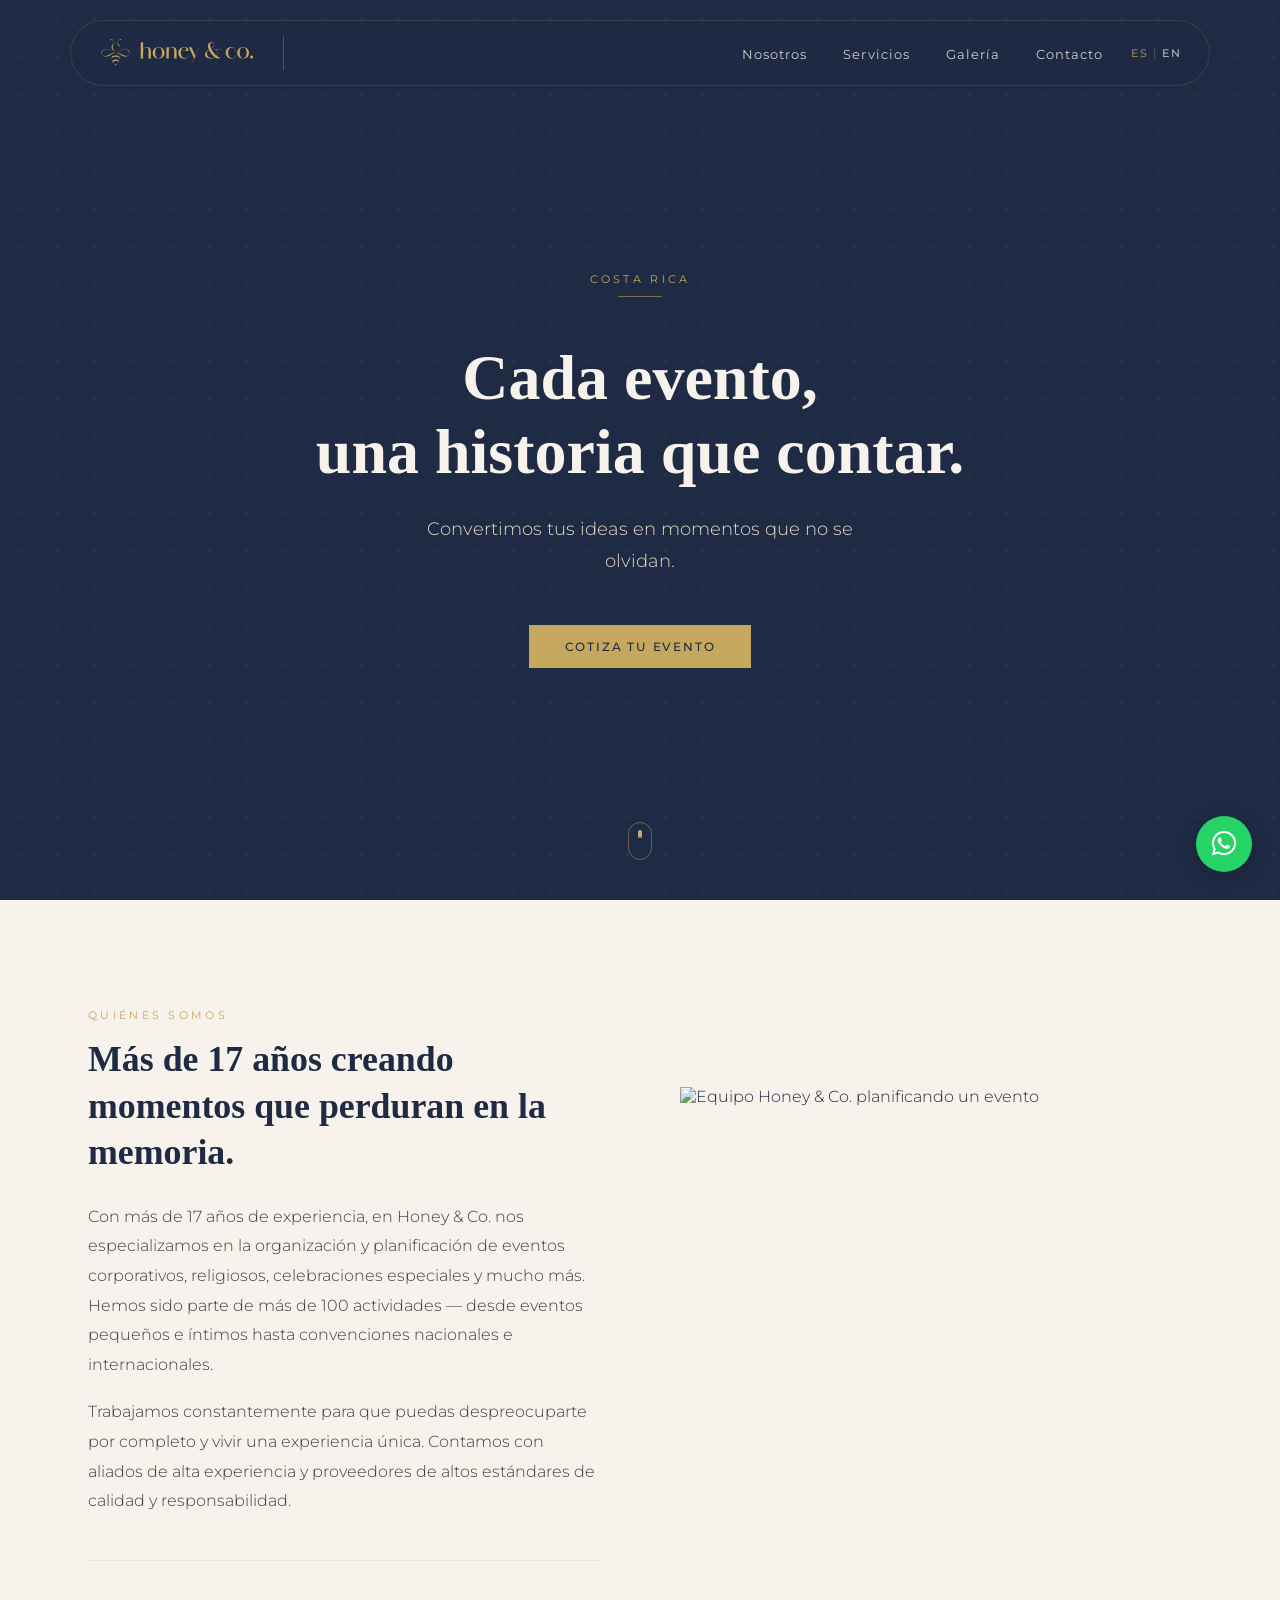
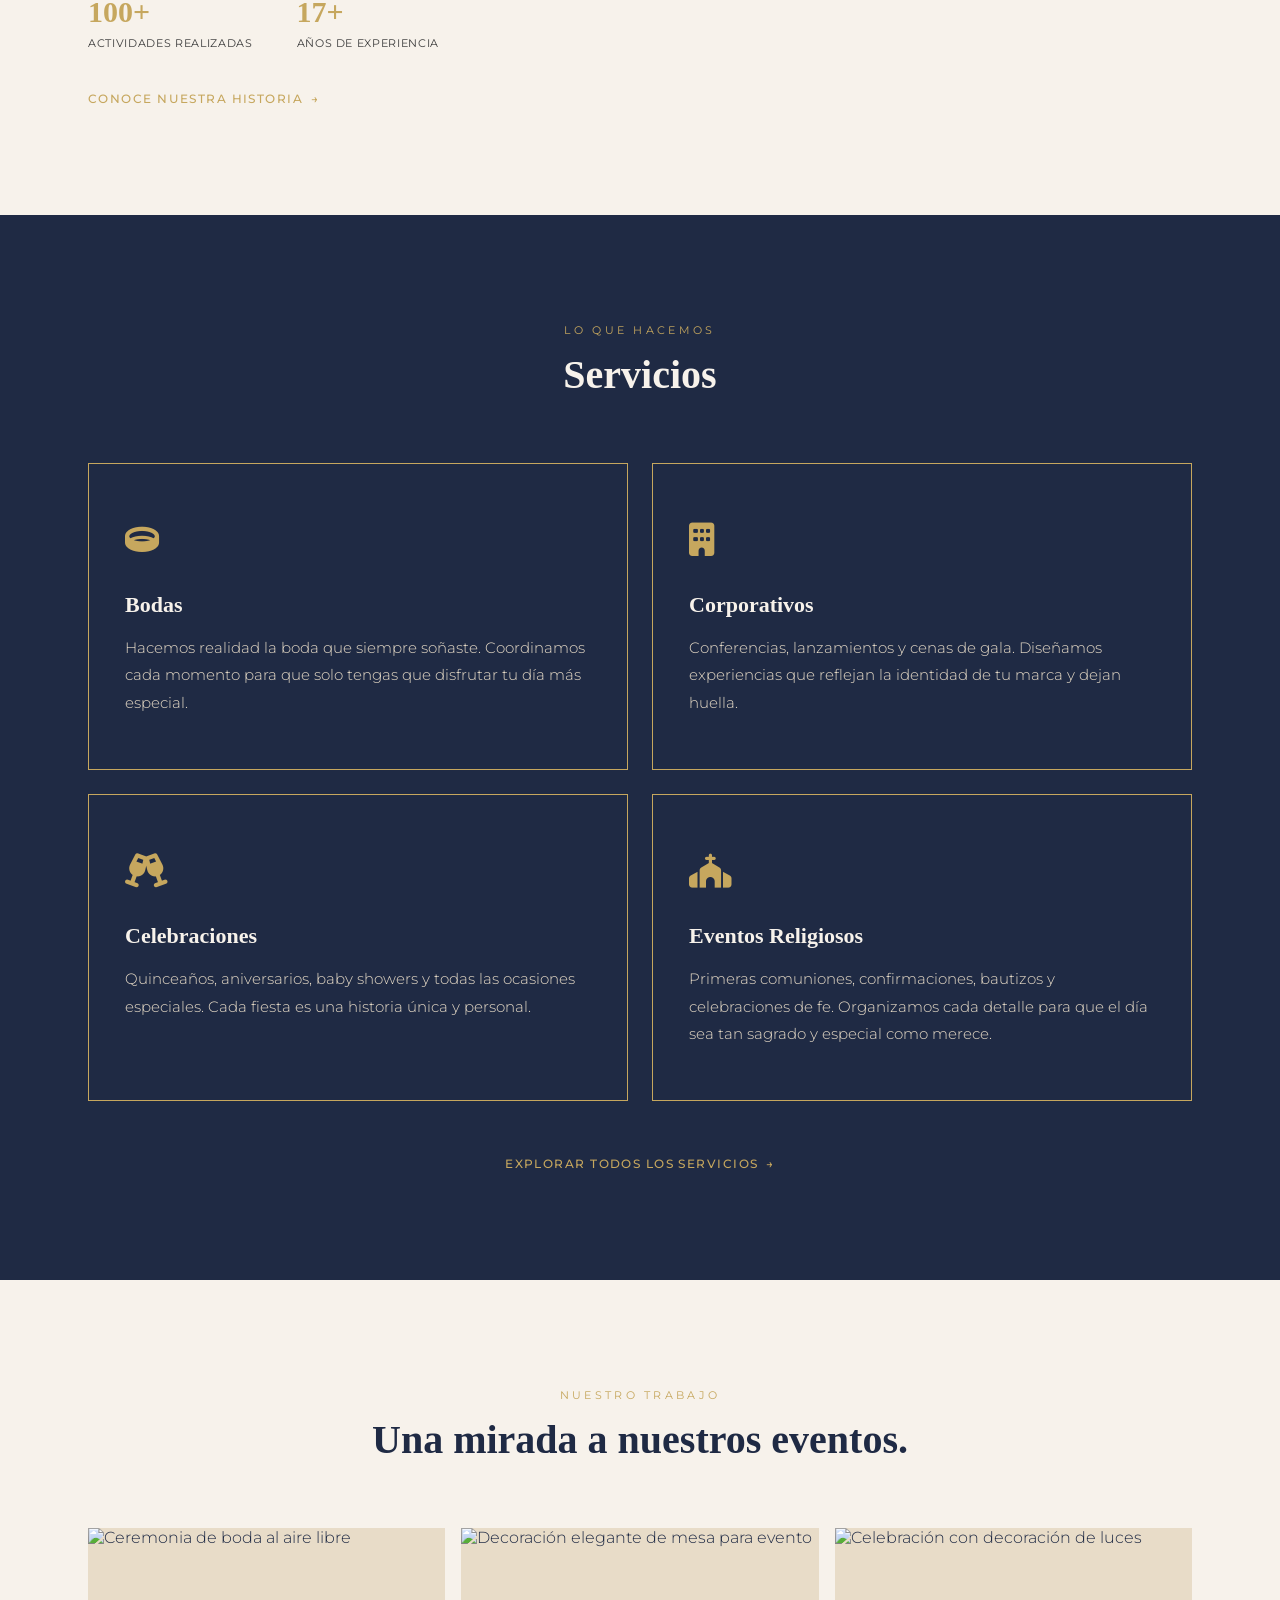
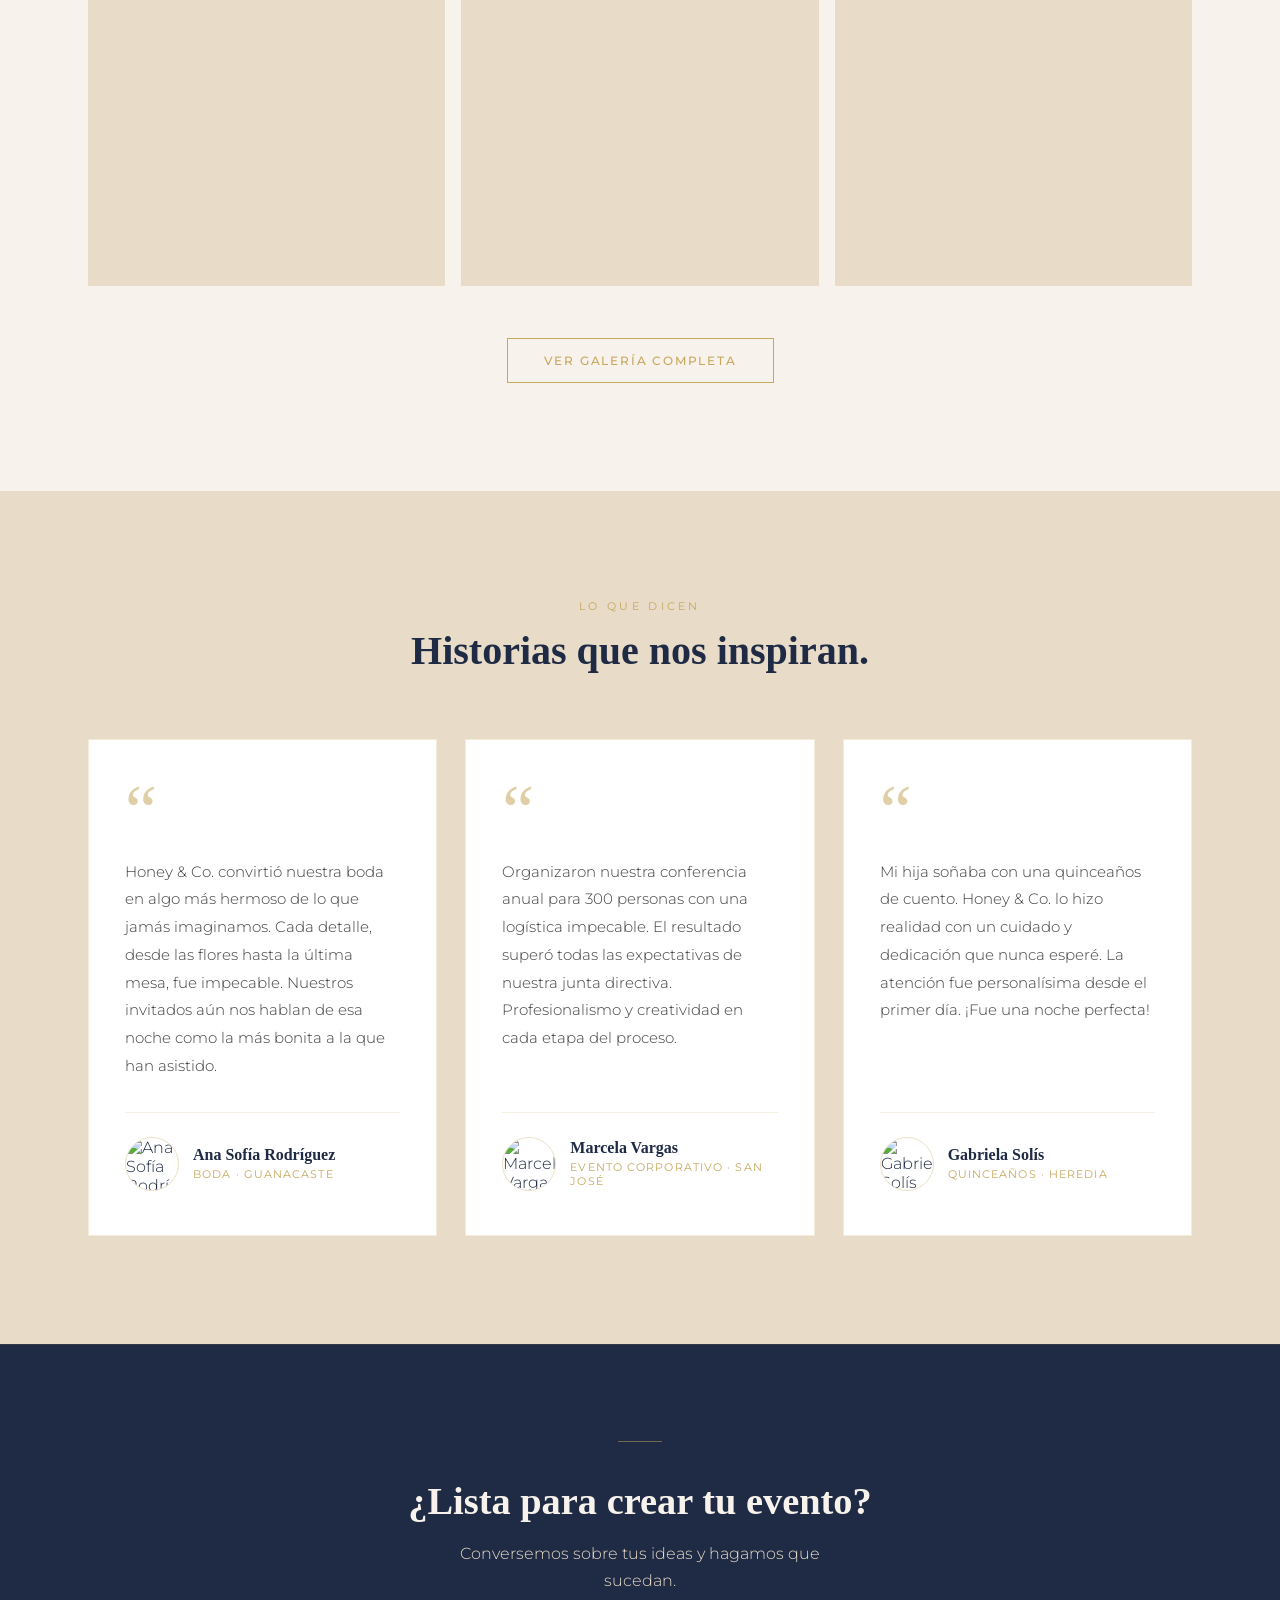
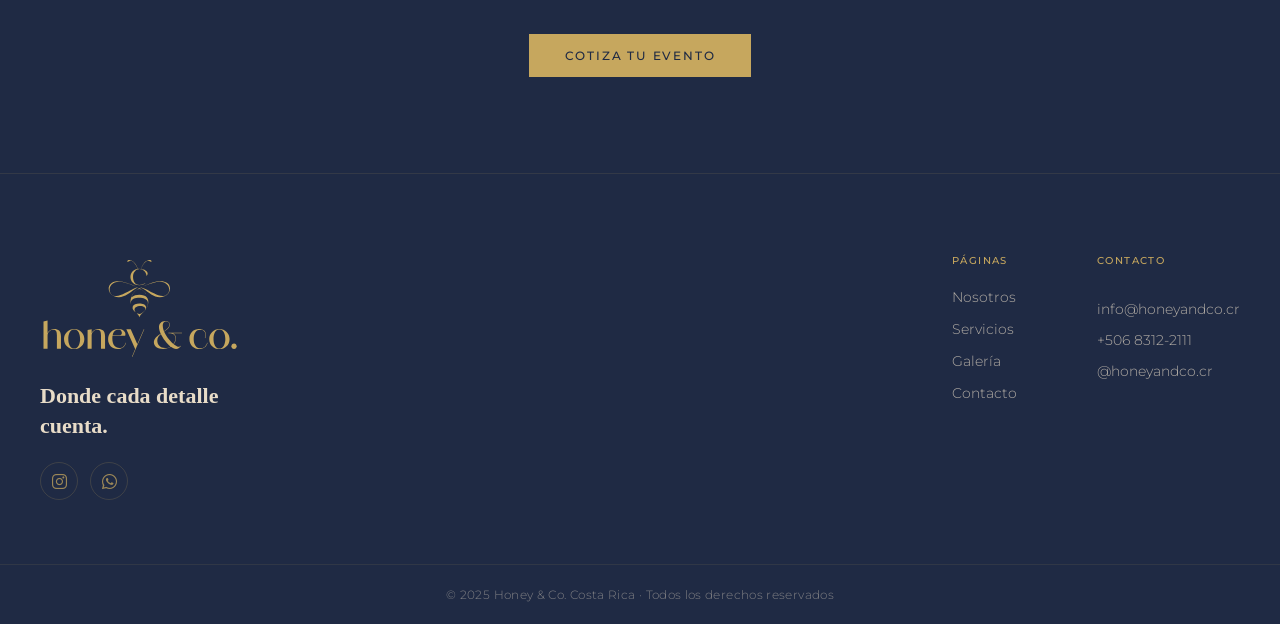
==== index.html @ 767a32f2 "web" ====
<!DOCTYPE html>
<html lang="es">
<head>
  <meta charset="UTF-8" />
  <meta name="viewport" content="width=device-width, initial-scale=1.0" />
  <title>Honey & Co. — Event Planning · Costa Rica</title>
  <meta name="description" content="Honey &amp; Co. — Más de 17 años organizando eventos corporativos, religiosos y celebraciones especiales en Costa Rica. Desde eventos pequeños hasta convenciones nacionales e internacionales." />
  <link rel="preconnect" href="https://fonts.googleapis.com" />
  <link rel="preconnect" href="https://fonts.gstatic.com" crossorigin />
  <link rel="stylesheet" href="https://use.typekit.net/udd7dww.css" />
  <link href="https://fonts.googleapis.com/css2?family=Montserrat:wght@300;400;500&display=swap" rel="stylesheet" />
  <link rel="stylesheet" href="css/styles.css" />
  <link rel="stylesheet" href="https://cdnjs.cloudflare.com/ajax/libs/font-awesome/6.5.1/css/all.min.css" />
</head>
<body>

  <!-- NAVBAR -->
  <nav class="navbar" id="navbar" aria-label="Navegación principal">
    <div class="navbar__inner">
            <a href="index.html" class="navbar__logo" aria-label="Honey &amp; Co. — inicio">
        <img src="logo-horizontal.svg" alt="Honey &amp; Co." class="navbar__logo-img" />
      </a>
      <div class="navbar__divider" aria-hidden="true"></div>
      <ul class="navbar__links" role="list">
        <li><a href="nosotros.html"  class="nav-link" data-i18n="nav.nosotros">Nosotros</a></li>
        <li><a href="servicios.html" class="nav-link" data-i18n="nav.servicios">Servicios</a></li>
        <li><a href="galeria.html"   class="nav-link" data-i18n="nav.galeria">Galería</a></li>
        <li><a href="contacto.html"  class="nav-link" data-i18n="nav.contacto">Contacto</a></li>
      </ul>
      <button class="lang-toggle" id="lang-toggle" aria-label="Cambiar idioma / Change language"><span id="lang-active" class="lang-toggle__active">ES</span><span class="lang-toggle__sep">|</span><span id="lang-other">EN</span></button>
      <button class="navbar__hamburger" id="hamburger"
              aria-label="Abrir menú" aria-expanded="false" aria-controls="mobile-menu">
        <span></span><span></span><span></span>
      </button>
    </div>
  </nav>

  <div class="mobile-menu" id="mobile-menu" role="dialog" aria-label="Menú de navegación" aria-hidden="true">
    <ul class="mobile-menu__links" role="list">
      <li><a href="nosotros.html"  class="mobile-link" data-i18n="nav.nosotros">Nosotros</a></li>
      <li><a href="servicios.html" class="mobile-link" data-i18n="nav.servicios">Servicios</a></li>
      <li><a href="galeria.html"   class="mobile-link" data-i18n="nav.galeria">Galería</a></li>
      <li><a href="contacto.html"  class="mobile-link" data-i18n="nav.contacto">Contacto</a></li>
    </ul>
  </div>

  <main>

    <!-- HERO -->
    <section class="hero" id="hero" aria-label="Sección principal">
      <div class="hero__pattern" aria-hidden="true"></div>
      <div class="hero__content">
        <p class="eyebrow hero__eyebrow" data-i18n="idx.hero.eyebrow">COSTA RICA</p>
        <div class="hero__rule" aria-hidden="true"></div>
        <h1 class="hero__title" data-i18n-html="idx.hero.title">
          Cada evento,<br>una historia que contar.
        </h1>
        <p class="hero__subtitle" data-i18n="idx.hero.subtitle">
          Convertimos tus ideas en momentos que no se olvidan.
        </p>
        <a href="contacto.html" class="btn btn--primary" data-i18n="idx.hero.cta">Cotiza tu evento</a>
      </div>
      <div class="hero__scroll" aria-hidden="true">
        <div class="scroll-mouse"><span class="scroll-dot"></span></div>
      </div>
    </section>

    <!-- QUIÉNES SOMOS — teaser -->
    <section class="nosotros" aria-label="Quiénes somos">
      <div class="container nosotros__grid">
        <div class="nosotros__text">
          <p class="eyebrow" data-i18n="idx.about.eyebrow">QUIÉNES SOMOS</p>
          <h2 class="nosotros__title" data-i18n="idx.about.title">
            Más de 17 años creando momentos que perduran en la memoria.
          </h2>
          <p class="nosotros__body">
            Con más de 17 años de experiencia, en Honey &amp; Co. nos especializamos en la organización
            y planificación de eventos corporativos, religiosos, celebraciones especiales y mucho más.
            Hemos sido parte de más de 100 actividades — desde eventos pequeños e íntimos hasta
            convenciones nacionales e internacionales.
          </p>
          <p class="nosotros__body">
            Trabajamos constantemente para que puedas despreocuparte por completo y vivir una
            experiencia única. Contamos con aliados de alta experiencia y proveedores de altos
            estándares de calidad y responsabilidad.
          </p>
          <div class="nosotros__stats">
            <div class="stat">
              <span class="stat__num">100+</span>
              <span class="stat__label">Actividades realizadas</span>
            </div>
            <div class="stat">
              <span class="stat__num">17+</span>
              <span class="stat__label">Años de experiencia</span>
            </div>
          </div>
          <a href="nosotros.html" class="link-arrow" data-i18n="idx.about.link" style="margin-top:40px;display:inline-flex;">Conoce nuestra historia</a>
        </div>
        <div class="nosotros__image" aria-label="Fotografía del equipo Honey &amp; Co.">
          <img src="https://images.unsplash.com/photo-1522202176988-66273c2fd55f?w=680&h=820&fit=crop&auto=format&q=80"
               alt="Equipo Honey &amp; Co. planificando un evento" loading="lazy"
               style="width:100%;height:100%;object-fit:cover;display:block;" />
        </div>
      </div>
    </section>

    <!-- SERVICIOS — overview -->
    <section class="servicios" aria-label="Nuestros servicios">
      <div class="container">
        <header class="section-header">
          <p class="eyebrow eyebrow--light" data-i18n="idx.srv.eyebrow">LO QUE HACEMOS</p>
          <h2 class="section-title section-title--light" data-i18n="idx.srv.title">Servicios</h2>
        </header>
        <div class="servicios__grid">

          <article class="service-card">
            <div class="service-card__icon" aria-hidden="true">
              <i class="fa-solid fa-ring"></i>
            </div>
            <h3 class="service-card__title" data-i18n="idx.srv.s1">Bodas</h3>
            <p class="service-card__desc">Hacemos realidad la boda que siempre soñaste. Coordinamos cada momento para que solo tengas que disfrutar tu día más especial.</p>
          </article>

          <article class="service-card">
            <div class="service-card__icon" aria-hidden="true">
              <i class="fa-solid fa-building"></i>
            </div>
            <h3 class="service-card__title" data-i18n="idx.srv.s2">Corporativos</h3>
            <p class="service-card__desc">Conferencias, lanzamientos y cenas de gala. Diseñamos experiencias que reflejan la identidad de tu marca y dejan huella.</p>
          </article>

          <article class="service-card">
            <div class="service-card__icon" aria-hidden="true">
              <i class="fa-solid fa-champagne-glasses"></i>
            </div>
            <h3 class="service-card__title" data-i18n="idx.srv.s3">Celebraciones</h3>
            <p class="service-card__desc">Quinceaños, aniversarios, baby showers y todas las ocasiones especiales. Cada fiesta es una historia única y personal.</p>
          </article>

          <article class="service-card">
            <div class="service-card__icon" aria-hidden="true">
              <i class="fa-solid fa-church"></i>
            </div>
            <h3 class="service-card__title" data-i18n="idx.srv.s4">Eventos Religiosos</h3>
            <p class="service-card__desc">Primeras comuniones, confirmaciones, bautizos y celebraciones de fe. Organizamos cada detalle para que el día sea tan sagrado y especial como merece.</p>
          </article>

        </div>
        <div class="section-more">
          <a href="servicios.html" class="link-arrow link-arrow--light">Explorar todos los servicios</a>
        </div>
      </div>
    </section>

    <!-- GALERÍA — preview (3 items) -->
    <section class="home-gallery" aria-label="Vista previa de galería">
      <div class="container">
        <header class="section-header">
          <p class="eyebrow" data-i18n="idx.gal.eyebrow">NUESTRO TRABAJO</p>
          <h2 class="section-title" data-i18n="idx.gal.title">Una mirada a nuestros eventos.</h2>
        </header>
        <div class="home-gallery__grid">
          <a href="galeria.html" class="gallery-preview-item" aria-label="Ver galería completa">
            <div class="gallery-preview-item__bg">
              <img src="https://images.unsplash.com/photo-1519225421980-715cb0215aed?w=680&h=680&fit=crop&auto=format&q=80"
                   alt="Ceremonia de boda al aire libre" loading="lazy" />
            </div>
            <div class="gallery-preview-item__overlay" aria-hidden="true"><span>Ver galería</span></div>
          </a>
          <a href="galeria.html" class="gallery-preview-item" aria-label="Ver galería completa">
            <div class="gallery-preview-item__bg">
              <img src="https://images.unsplash.com/photo-1530103862676-de8c9debad1d?w=680&h=680&fit=crop&auto=format&q=80"
                   alt="Decoración elegante de mesa para evento" loading="lazy" />
            </div>
            <div class="gallery-preview-item__overlay" aria-hidden="true"><span>Ver galería</span></div>
          </a>
          <a href="galeria.html" class="gallery-preview-item" aria-label="Ver galería completa">
            <div class="gallery-preview-item__bg">
              <img src="https://images.unsplash.com/photo-1511795409834-ef04bbd61622?w=680&h=680&fit=crop&auto=format&q=80"
                   alt="Celebración con decoración de luces" loading="lazy" />
            </div>
            <div class="gallery-preview-item__overlay" aria-hidden="true"><span>Ver galería</span></div>
          </a>
        </div>
        <div class="section-more">
          <a href="galeria.html" class="btn btn--outline">Ver galería completa</a>
        </div>
      </div>
    </section>

    <!-- TESTIMONIOS -->
    <section class="testimonios" aria-label="Testimonios de clientes">
      <div class="container">
        <header class="section-header">
          <p class="eyebrow" data-i18n="idx.testi.eyebrow">LO QUE DICEN</p>
          <h2 class="section-title" data-i18n="idx.testi.title">Historias que nos inspiran.</h2>
        </header>
        <div class="testimonios__grid">

          <article class="testimonio-card">
            <div class="testimonio-card__quote" aria-hidden="true">&ldquo;</div>
            <p class="testimonio-card__text">Honey &amp; Co. convirtió nuestra boda en algo más hermoso de lo que jamás imaginamos. Cada detalle, desde las flores hasta la última mesa, fue impecable. Nuestros invitados aún nos hablan de esa noche como la más bonita a la que han asistido.</p>
            <div class="testimonio-card__author">
              <img class="testimonio-card__photo"
                   src="https://images.unsplash.com/photo-1531746020798-e6953c6e8e04?w=120&h=120&fit=crop&crop=faces&auto=format&q=80"
                   alt="Ana Sofía Rodríguez" loading="lazy" />
              <div>
                <p class="testimonio-card__name">Ana Sofía Rodríguez</p>
                <p class="testimonio-card__event">Boda · Guanacaste</p>
              </div>
            </div>
          </article>

          <article class="testimonio-card">
            <div class="testimonio-card__quote" aria-hidden="true">&ldquo;</div>
            <p class="testimonio-card__text">Organizaron nuestra conferencia anual para 300 personas con una logística impecable. El resultado superó todas las expectativas de nuestra junta directiva. Profesionalismo y creatividad en cada etapa del proceso.</p>
            <div class="testimonio-card__author">
              <img class="testimonio-card__photo"
                   src="https://images.unsplash.com/photo-1494790108377-be9c29b29330?w=120&h=120&fit=crop&crop=faces&auto=format&q=80"
                   alt="Marcela Vargas" loading="lazy" />
              <div>
                <p class="testimonio-card__name">Marcela Vargas</p>
                <p class="testimonio-card__event">Evento Corporativo · San José</p>
              </div>
            </div>
          </article>

          <article class="testimonio-card">
            <div class="testimonio-card__quote" aria-hidden="true">&ldquo;</div>
            <p class="testimonio-card__text">Mi hija soñaba con una quinceaños de cuento. Honey &amp; Co. lo hizo realidad con un cuidado y dedicación que nunca esperé. La atención fue personalísima desde el primer día. ¡Fue una noche perfecta!</p>
            <div class="testimonio-card__author">
              <img class="testimonio-card__photo"
                   src="https://images.unsplash.com/photo-1573496359142-b8d87734a5a2?w=120&h=120&fit=crop&crop=faces&auto=format&q=80"
                   alt="Gabriela Solís" loading="lazy" />
              <div>
                <p class="testimonio-card__name">Gabriela Solís</p>
                <p class="testimonio-card__event">Quinceaños · Heredia</p>
              </div>
            </div>
          </article>

        </div>
      </div>
    </section>

    <!-- CTA BAND -->
    <section class="cta-band" aria-label="Llamado a la acción">
      <div class="container">
        <div class="cta-band__rule" aria-hidden="true"></div>
        <h2 class="cta-band__title" data-i18n="idx.cta.title">¿Lista para crear tu evento?</h2>
        <p class="cta-band__sub" data-i18n="idx.cta.sub">Conversemos sobre tus ideas y hagamos que sucedan.</p>
        <a href="contacto.html" class="btn btn--primary" data-i18n="idx.cta.btn">Cotiza tu evento</a>
      </div>
    </section>

  </main>

  <!-- FOOTER -->
  <footer class="footer" aria-label="Pie de página">
    <div class="container footer__top">
      <div class="footer__brand">
        <a href="index.html" class="footer__logo" aria-label="Honey &amp; Co. — inicio">
          <img src="logo-full.svg" alt="Honey &amp; Co." class="footer__logo-img" />
        </a>
        <p class="footer__tagline" data-i18n="footer.tagline">Donde cada detalle cuenta.</p>
        <div class="footer__social" aria-label="Redes sociales">
          <a href="https://www.instagram.com/honeyandco.cr/" class="social-link" aria-label="Instagram @honeyandco.cr" target="_blank" rel="noopener noreferrer">
            <i class="fa-brands fa-instagram" aria-hidden="true"></i>
          </a>
          <a href="https://wa.me/50683122111" class="social-link" aria-label="WhatsApp +506 8312-2111" target="_blank" rel="noopener noreferrer">
            <i class="fa-brands fa-whatsapp" aria-hidden="true"></i>
          </a>
        </div>
      </div>
      <nav class="footer__nav" aria-label="Navegación secundaria">
        <p class="footer__col-title" data-i18n="footer.nav.title">Páginas</p>
        <ul class="footer__nav-list">
          <li><a href="nosotros.html" class="footer__nav-link" data-i18n="nav.nosotros">Nosotros</a></li>
          <li><a href="servicios.html" class="footer__nav-link" data-i18n="nav.servicios">Servicios</a></li>
          <li><a href="galeria.html" class="footer__nav-link" data-i18n="nav.galeria">Galería</a></li>
          <li><a href="contacto.html" class="footer__nav-link" data-i18n="nav.contacto">Contacto</a></li>
        </ul>
      </nav>
      <div class="footer__contact-col">
        <p class="footer__col-title" data-i18n="footer.contact.title">Contacto</p>
        <a href="mailto:info@honeyandco.cr" class="footer__contact-link">info@honeyandco.cr</a>
        <a href="https://wa.me/50683122111" class="footer__contact-link" target="_blank" rel="noopener noreferrer">+506 8312-2111</a>
        <a href="https://www.instagram.com/honeyandco.cr/" class="footer__contact-link" target="_blank" rel="noopener noreferrer">@honeyandco.cr</a>
      </div>
    </div>
    <div class="footer__bottom">
      <div class="container footer__bottom-inner">
        <p class="footer__copy" data-i18n="footer.copy">&copy; 2025 Honey &amp; Co. Costa Rica &middot; Todos los derechos reservados</p>
      </div>
    </div>
  </footer>

  <!-- WHATSAPP FLOTANTE -->
  <a href="https://wa.me/50683122111" class="whatsapp-float" target="_blank" rel="noopener noreferrer" aria-label="Chatear por WhatsApp">
    <i class="fa-brands fa-whatsapp" aria-hidden="true"></i>
  </a>

  <script src="js/i18n.js"></script>
  <script src="js/main.js"></script>
</body>
</html>
---- css/styles.css ----
/* ============================================================
   HONEY & CO. — Event Planning · Costa Rica
   css/styles.css
   ============================================================ */


/* ==================== VARIABLES ==================== */
:root {
  --navy:       #1F2A44;
  --gold:       #C6A75E;
  --gold-dark:  #A8893C;
  --beige:      #E8DCC8;
  --offwhite:   #F7F2EB;
  --white:      #FFFFFF;
  --text-dark:  #1F2A44;
  --text-light: #F7F2EB;
  --text-muted: #3D3D3D;

  --font-serif: 'temeraire', Georgia, serif;
  --font-sans:  'Montserrat', system-ui, sans-serif;

  --ease:      0.3s ease;
  --ease-slow: 0.5s ease;

  --container: 1200px;
  --pad-v:     108px;
  --pad-h:     48px;
}


/* ==================== RESET ==================== */
*, *::before, *::after { box-sizing: border-box; margin: 0; padding: 0; }

html { scroll-behavior: smooth; font-size: 16px; }

body {
  font-family: var(--font-sans);
  font-weight: 300;
  color: var(--text-dark);
  background: var(--offwhite);
  overflow-x: hidden;
  -webkit-font-smoothing: antialiased;
}

ul  { list-style: none; }
a   { text-decoration: none; color: inherit; }
img { display: block; max-width: 100%; }

button {
  cursor: pointer;
  border: none;
  background: none;
  font-family: var(--font-sans);
}


/* ==================== UTILITIES ==================== */
.container {
  max-width: var(--container);
  margin: 0 auto;
  padding: 0 var(--pad-h);
}

.eyebrow {
  font-family: var(--font-sans);
  font-weight: 400;
  font-size: 11px;
  letter-spacing: 0.3em;
  color: var(--gold);
  text-transform: uppercase;
  margin-bottom: 14px;
}
.eyebrow--light { color: var(--gold); }

.section-header       { text-align: center; margin-bottom: 64px; }

.section-title {
  font-family: var(--font-serif);
  font-size: clamp(28px, 3.2vw, 40px);
  font-weight: 700;
  color: var(--text-dark);
  line-height: 1.2;
}
.section-title--light { color: var(--text-light); }
.section-title em     { }

.section-subtitle {
  font-family: var(--font-sans);
  font-weight: 300;
  font-size: 17px;
  color: var(--beige);
  line-height: 1.7;
  max-width: 520px;
  margin: 18px auto 0;
}

/* Centered "more" link below a grid */
.section-more {
  text-align: center;
  margin-top: 52px;
}

/* Text link with animated arrow */
.link-arrow {
  display: inline-flex;
  align-items: center;
  gap: 8px;
  font-family: var(--font-sans);
  font-weight: 500;
  font-size: 12px;
  letter-spacing: 0.12em;
  text-transform: uppercase;
  color: var(--gold);
  transition: gap var(--ease), color var(--ease);
}
.link-arrow::after    { content: '→'; }
.link-arrow:hover     { gap: 14px; color: var(--gold-dark); }

.link-arrow--light    { color: var(--gold); }
.link-arrow--light:hover { color: var(--beige); }


/* ==================== BUTTONS ==================== */
.btn {
  display: inline-block;
  font-family: var(--font-sans);
  font-weight: 500;
  font-size: 12px;
  letter-spacing: 0.15em;
  text-transform: uppercase;
  padding: 14px 36px;
  border-radius: 0;
  cursor: pointer;
  border: none;
  transition: background-color var(--ease), color var(--ease), border-color var(--ease);
}

.btn--primary {
  background: var(--gold);
  color: var(--navy);
}
.btn--primary:hover { background: var(--gold-dark); }

.btn--outline {
  background: transparent;
  border: 1px solid var(--gold);
  color: var(--gold);
}
.btn--outline:hover {
  background: var(--gold);
  color: var(--navy);
}

.btn--block {
  display: block;
  width: 100%;
  text-align: center;
  margin-top: 52px;
}


/* ==================== LOGO ==================== */
.navbar__logo-img {
  height: 30px;
  width: auto;
  display: block;
}

.footer__logo-img {
  width: 200px;
  height: auto;
  display: block;
}

@media (max-width: 767px) {
  .navbar__logo-img { height: 28px; }
  .footer__logo-img { width: 160px; }
}


/* ==================== NAVBAR ==================== */
.navbar {
  position: fixed;
  top: 20px;
  left: 50%;
  transform: translateX(-50%);
  width: calc(100% - 48px);
  max-width: 1140px;
  z-index: 900;
  background: rgba(31, 42, 68, 0.78);
  backdrop-filter: blur(20px);
  -webkit-backdrop-filter: blur(20px);
  border-radius: 50px;
  border: 1px solid rgba(198, 167, 94, 0.18);
  padding: 0 28px;
  transition: background var(--ease-slow), box-shadow var(--ease-slow), border-color var(--ease-slow);
}

.navbar.scrolled {
  background: rgba(31, 42, 68, 0.96);
  box-shadow: 0 8px 40px rgba(0, 0, 0, 0.28);
  border-color: rgba(198, 167, 94, 0.28);
}

.navbar__inner {
  display: flex;
  align-items: center;
  gap: 28px;
  height: 64px;
}

.navbar__logo {
  display: flex;
  align-items: center;
  gap: 14px;
  flex-shrink: 0;
}

.navbar__divider {
  width: 1px;
  height: 34px;
  background: var(--gold);
  opacity: 0.35;
  flex-shrink: 0;
}

.navbar__links {
  display: flex;
  align-items: center;
  gap: 36px;
  margin-left: auto;
}

.nav-link {
  font-family: var(--font-sans);
  font-weight: 400;
  font-size: 13px;
  letter-spacing: 0.08em;
  color: var(--text-light);
  opacity: 0.82;
  position: relative;
  transition: opacity var(--ease), color var(--ease);
}

.nav-link::after {
  content: '';
  position: absolute;
  bottom: -5px; left: 0;
  width: 0; height: 1px;
  background: var(--gold);
  transition: width var(--ease);
}

.nav-link:hover,
.nav-link.is-active       { opacity: 1; color: var(--gold); }
.nav-link:hover::after,
.nav-link.is-active::after { width: 100%; }

/* Hamburger */
.navbar__hamburger {
  display: none;
  flex-direction: column;
  gap: 6px;
  width: 26px;
  padding: 3px 0;
  margin-left: auto;
}

.navbar__hamburger span {
  display: block;
  width: 100%; height: 1px;
  background: var(--gold);
  transition: transform var(--ease), opacity var(--ease);
  transform-origin: center;
}

.navbar__hamburger.is-open span:nth-child(1) { transform: translateY(7px) rotate(45deg); }
.navbar__hamburger.is-open span:nth-child(2) { opacity: 0; transform: scaleX(0); }
.navbar__hamburger.is-open span:nth-child(3) { transform: translateY(-7px) rotate(-45deg); }


/* ==================== MOBILE MENU ==================== */
.mobile-menu {
  position: fixed;
  inset: 0;
  background: var(--navy);
  z-index: 899;
  display: flex;
  align-items: center;
  justify-content: center;
  opacity: 0;
  pointer-events: none;
  transition: opacity var(--ease);
}
.mobile-menu.is-open { opacity: 1; pointer-events: all; }

.mobile-menu__links {
  display: flex;
  flex-direction: column;
  align-items: center;
  gap: 44px;
}

.mobile-link {
  font-family: var(--font-serif);
  font-size: 34px;
  font-weight: 700;
  color: var(--text-light);
  transition: color var(--ease);
}
.mobile-link:hover { color: var(--gold); }


/* ==================== HERO (homepage) ==================== */
.hero {
  position: relative;
  min-height: 100vh;
  background: var(--navy);
  display: flex;
  align-items: center;
  justify-content: center;
  overflow: hidden;
}

.hero__pattern {
  position: absolute;
  inset: 0;
  background-image: radial-gradient(circle, rgba(198,167,94,0.11) 1px, transparent 1px);
  background-size: 38px 38px;
  pointer-events: none;
}

.hero__content {
  position: relative;
  z-index: 1;
  text-align: center;
  padding: 120px 48px 80px;
  max-width: 760px;
}

.hero__eyebrow { margin-bottom: 10px; }

.hero__rule {
  width: 44px; height: 1px;
  background: var(--gold);
  opacity: 0.55;
  margin: 0 auto 44px;
}

.hero__title {
  font-family: var(--font-serif);
  font-size: clamp(36px, 5.5vw, 64px);
  font-weight: 700;
  color: var(--text-light);
  line-height: 1.15;
  margin-bottom: 26px;
}
.hero__title em { color: var(--gold); }

.hero__subtitle {
  font-family: var(--font-sans);
  font-weight: 300;
  font-size: 18px;
  color: var(--beige);
  line-height: 1.75;
  max-width: 500px;
  margin: 0 auto 48px;
}

.hero__scroll {
  position: absolute;
  bottom: 40px;
  left: 50%;
  transform: translateX(-50%);
}

.scroll-mouse {
  width: 24px; height: 38px;
  border: 1px solid rgba(198,167,94,0.45);
  border-radius: 12px;
  display: flex;
  justify-content: center;
  padding-top: 7px;
}

.scroll-dot {
  width: 4px; height: 8px;
  background: var(--gold);
  border-radius: 2px;
  animation: scrollBounce 2.2s ease-in-out infinite;
}

@keyframes scrollBounce {
  0%, 100% { transform: translateY(0); opacity: 1; }
  60%       { transform: translateY(10px); opacity: 0.25; }
}


/* ==================== PAGE HERO (inner pages) ==================== */
.page-hero {
  position: relative;
  background: var(--navy);
  min-height: 44vh;
  display: flex;
  align-items: center;
  overflow: hidden;
}

.page-hero__content {
  position: relative;
  z-index: 1;
  text-align: center;
  padding: 140px var(--pad-h) 72px;
  width: 100%;
}

.page-hero__title {
  font-family: var(--font-serif);
  font-size: clamp(34px, 4.5vw, 56px);
  font-weight: 700;
  color: var(--text-light);
  line-height: 1.15;
  margin-bottom: 16px;
}
.page-hero__title em { color: var(--gold); }

.page-hero__sub {
  font-family: var(--font-sans);
  font-weight: 300;
  font-size: 16px;
  color: var(--beige);
  line-height: 1.7;
  max-width: 460px;
  margin: 0 auto;
}


/* ==================== NOSOTROS ==================== */
.nosotros {
  background: var(--offwhite);
  padding: var(--pad-v) 0;
}

.nosotros__grid {
  display: grid;
  grid-template-columns: 1fr 1fr;
  gap: 80px;
  align-items: center;
}

.nosotros__title {
  font-family: var(--font-serif);
  font-size: clamp(24px, 2.8vw, 36px);
  font-weight: 700;
  color: var(--navy);
  line-height: 1.3;
  margin-bottom: 26px;
}

.nosotros__body {
  font-family: var(--font-sans);
  font-weight: 300;
  font-size: 16px;
  color: var(--text-muted);
  line-height: 1.85;
  margin-bottom: 18px;
}

.nosotros__stats {
  display: flex;
  gap: 44px;
  margin-top: 44px;
  padding-top: 36px;
  border-top: 1px solid rgba(198,167,94,0.22);
  flex-wrap: wrap;
}

.stat__num {
  display: block;
  font-family: var(--font-serif);
  font-size: 30px;
  color: var(--gold);
  font-weight: 700;
  line-height: 1;
  margin-bottom: 5px;
}

.stat__label {
  font-family: var(--font-sans);
  font-size: 11px;
  font-weight: 400;
  letter-spacing: 0.06em;
  color: var(--text-muted);
  text-transform: uppercase;
}

.nosotros__image { height: 540px; }

.img-placeholder {
  width: 100%; height: 100%;
  background: var(--beige);
  border: 1px solid rgba(198,167,94,0.38);
  display: flex;
  align-items: center;
  justify-content: center;
}

.img-placeholder__label {
  font-family: var(--font-serif);
  font-size: 20px;
  color: rgba(198,167,94,0.45);
  letter-spacing: 0.12em;
}


/* ==================== TEAM (nosotros page) ==================== */
.team {
  background: var(--beige);
  padding: var(--pad-v) 0;
}

.team__grid {
  display: grid;
  grid-template-columns: repeat(3, 1fr);
  gap: 32px;
}
.team__grid--single {
  grid-template-columns: 320px;
  justify-content: center;
}

.team__member { text-align: center; }

.team__photo {
  width: 100%;
  aspect-ratio: 3 / 4;
  background: var(--offwhite);
  border: 1px solid rgba(198,167,94,0.25);
  display: flex;
  align-items: center;
  justify-content: center;
  margin-bottom: 22px;
}

.team__photo-label {
  font-family: var(--font-serif);
  font-size: 14px;
  color: rgba(198,167,94,0.5);
  letter-spacing: 0.08em;
}

.team__name {
  font-family: var(--font-serif);
  font-size: 18px;
  font-weight: 700;
  color: var(--navy);
  margin-bottom: 6px;
}

.team__role {
  font-family: var(--font-sans);
  font-size: 11px;
  font-weight: 400;
  letter-spacing: 0.15em;
  color: var(--gold);
  text-transform: uppercase;
}


/* ==================== SERVICIOS ==================== */
.servicios {
  background: var(--navy);
  padding: var(--pad-v) 0;
}

.servicios__grid {
  display: grid;
  grid-template-columns: repeat(2, 1fr);
  gap: 24px;
}

.service-card {
  border: 0.5px solid var(--gold);
  padding: 52px 36px;
  transition: border-color var(--ease), background-color var(--ease);
}
.service-card:hover {
  border-color: rgba(198,167,94,0.85);
  background-color: rgba(255,255,255,0.03);
}

.service-card__icon    { height: 48px; display: flex; align-items: center; margin-bottom: 28px; }
.service-card__icon i  { font-size: 34px; color: var(--gold); }

.service-card__title {
  font-family: var(--font-serif);
  font-size: 22px;
  font-weight: 700;
  color: var(--text-light);
  margin-bottom: 16px;
}

.service-card__desc {
  font-family: var(--font-sans);
  font-weight: 300;
  font-size: 15px;
  color: var(--beige);
  line-height: 1.85;
}


/* ==================== PROCESS (servicios page) ==================== */
.process {
  background: var(--offwhite);
  padding: var(--pad-v) 0;
}

.process__grid {
  display: grid;
  grid-template-columns: repeat(4, 1fr);
  gap: 40px;
}

.process__step { position: relative; }

.process__icon { margin-bottom: 20px; }
.process__icon i { font-size: 28px; color: var(--gold); opacity: 0.9; }

.process__num {
  font-family: var(--font-serif);
  font-size: 52px;
  font-weight: 700;
  color: rgba(198,167,94,0.25);
  line-height: 1;
  margin-bottom: 16px;
}

.process__title {
  font-family: var(--font-serif);
  font-size: 19px;
  font-weight: 700;
  color: var(--navy);
  margin-bottom: 10px;
}

.process__desc {
  font-family: var(--font-sans);
  font-weight: 300;
  font-size: 14px;
  color: var(--text-muted);
  line-height: 1.8;
}


/* ==================== GALERÍA ==================== */
.galeria {
  background: var(--offwhite);
  padding: var(--pad-v) 0;
}

.galeria__grid {
  display: grid;
  grid-template-columns: repeat(3, 1fr);
  gap: 16px;
}

.gallery-item {
  position: relative;
  aspect-ratio: 1 / 1;
  overflow: hidden;
  cursor: pointer;
}

.gallery-item:focus-visible {
  outline: 2px solid var(--gold);
  outline-offset: 3px;
}

.gallery-item__bg img,
.gallery-preview-item__bg img {
  width: 100%;
  height: 100%;
  object-fit: cover;
  display: block;
}

.gallery-item__bg {
  width: 100%; height: 100%;
  background: var(--beige);
  display: flex;
  align-items: center;
  justify-content: center;
  transition: transform var(--ease);
}

.gallery-item__bg span {
  font-family: var(--font-serif);
  font-size: 28px;
  color: rgba(198,167,94,0.45);
  letter-spacing: 0.08em;
}

.gallery-item__overlay {
  position: absolute;
  inset: 0;
  background: rgba(31,42,68,0.75);
  display: flex;
  align-items: center;
  justify-content: center;
  opacity: 0;
  transition: opacity var(--ease);
}
.gallery-item__overlay svg { width: 40px; height: 40px; }

.gallery-item:hover .gallery-item__overlay,
.gallery-item:focus-visible .gallery-item__overlay { opacity: 1; }
.gallery-item:hover .gallery-item__bg,
.gallery-item:focus-visible .gallery-item__bg      { transform: scale(1.05); }


/* Homepage gallery preview (3 items, link to gallery page) */
.home-gallery { background: var(--offwhite); padding: var(--pad-v) 0; }

.home-gallery__grid {
  display: grid;
  grid-template-columns: repeat(3, 1fr);
  gap: 16px;
}

.gallery-preview-item {
  position: relative;
  aspect-ratio: 1 / 1;
  overflow: hidden;
  display: block;
}

.gallery-preview-item__bg {
  width: 100%; height: 100%;
  background: var(--beige);
  display: flex;
  align-items: center;
  justify-content: center;
  transition: transform var(--ease);
}

.gallery-preview-item__bg span {
  font-family: var(--font-serif);
  font-size: 28px;
  color: rgba(198,167,94,0.45);
  letter-spacing: 0.08em;
}

.gallery-preview-item__overlay {
  position: absolute;
  inset: 0;
  background: rgba(31,42,68,0.72);
  display: flex;
  align-items: center;
  justify-content: center;
  opacity: 0;
  transition: opacity var(--ease);
}

.gallery-preview-item__overlay span {
  font-family: var(--font-sans);
  font-size: 11px;
  font-weight: 500;
  letter-spacing: 0.18em;
  color: var(--gold);
  text-transform: uppercase;
}

.gallery-preview-item:hover .gallery-preview-item__overlay { opacity: 1; }
.gallery-preview-item:hover .gallery-preview-item__bg      { transform: scale(1.05); }


/* Lightbox */
.lightbox {
  position: fixed;
  inset: 0;
  z-index: 1000;
  display: flex;
  align-items: center;
  justify-content: center;
  opacity: 0;
  pointer-events: none;
  transition: opacity var(--ease);
}
.lightbox.is-open { opacity: 1; pointer-events: all; }

.lightbox__overlay {
  position: absolute;
  inset: 0;
  background: rgba(12,18,32,0.93);
}

.lightbox__content {
  position: relative;
  z-index: 1;
  width: min(80vw, 760px);
  aspect-ratio: 1 / 1;
}

.lightbox__placeholder {
  width: 100%; height: 100%;
  background: var(--beige);
  border: 1px solid rgba(198,167,94,0.28);
  display: flex;
  align-items: center;
  justify-content: center;
}
#lightbox-num {
  font-family: var(--font-serif);
  font-size: 52px;
  color: rgba(198,167,94,0.45);
}

.lightbox__close {
  position: absolute;
  top: -50px; right: 0;
  width: 38px; height: 38px;
  padding: 7px;
  transition: opacity var(--ease);
}
.lightbox__close svg  { width: 100%; height: 100%; }
.lightbox__close:hover { opacity: 0.65; }


/* ==================== TESTIMONIOS ==================== */
.testimonios {
  background: var(--beige);
  padding: var(--pad-v) 0;
}

.testimonios__grid {
  display: grid;
  grid-template-columns: repeat(3, 1fr);
  gap: 28px;
}

.testimonio-card {
  background: var(--white);
  padding: 44px 36px;
  border: 0.5px solid rgba(198,167,94,0.22);
  display: flex;
  flex-direction: column;
}

.testimonio-card__quote {
  font-family: var(--font-serif);
  font-size: 72px;
  line-height: 0.75;
  color: var(--gold);
  opacity: 0.55;
  margin-bottom: 20px;
}

.testimonio-card__text {
  font-family: var(--font-sans);
  font-size: 15px;
  font-weight: 300;
  color: var(--text-muted);
  line-height: 1.85;
  flex: 1;
  margin-bottom: 32px;
}

.testimonio-card__author {
  display: flex;
  align-items: center;
  gap: 14px;
  padding-top: 24px;
  border-top: 1px solid rgba(198,167,94,0.18);
}

.testimonio-card__photo {
  width: 54px;
  height: 54px;
  border-radius: 50%;
  object-fit: cover;
  border: 1.5px solid rgba(198,167,94,0.35);
  flex-shrink: 0;
}

.testimonio-card__name {
  font-family: var(--font-serif);
  font-size: 16px;
  font-weight: 700;
  color: var(--navy);
  margin-bottom: 3px;
}

.testimonio-card__event {
  font-family: var(--font-sans);
  font-size: 11px;
  font-weight: 400;
  letter-spacing: 0.1em;
  color: var(--gold);
  text-transform: uppercase;
}


/* ==================== CTA BAND ==================== */
.cta-band {
  background: var(--navy);
  padding: 96px 0;
  text-align: center;
  border-top: 1px solid rgba(198,167,94,0.12);
}

.cta-band__rule {
  width: 44px; height: 1px;
  background: var(--gold);
  opacity: 0.5;
  margin: 0 auto 36px;
}

.cta-band__title {
  font-family: var(--font-serif);
  font-size: clamp(28px, 3vw, 40px);
  font-weight: 700;
  color: var(--text-light);
  margin-bottom: 16px;
  line-height: 1.2;
}
.cta-band__title em { color: var(--gold); }

.cta-band__sub {
  font-family: var(--font-sans);
  font-weight: 300;
  font-size: 16px;
  color: var(--beige);
  line-height: 1.7;
  max-width: 420px;
  margin: 0 auto 40px;
}


/* ==================== CONTACTO — FORM ==================== */
.contacto {
  background: var(--navy);
  padding: var(--pad-v) 0;
}

.form-grid {
  display: grid;
  grid-template-columns: 1fr 1fr;
  column-gap: 56px;
}

.field-group {
  position: relative;
  margin-bottom: 44px;
}
.field-group--full { grid-column: 1 / -1; }

.field-input {
  width: 100%;
  background: transparent;
  border: none;
  border-bottom: 1px solid rgba(198,167,94,0.45);
  padding: 22px 0 8px;
  font-family: var(--font-sans);
  font-weight: 300;
  font-size: 15px;
  color: var(--text-light);
  outline: none;
  border-radius: 0;
  appearance: none;
  -webkit-appearance: none;
  transition: border-bottom-color var(--ease);
}
.field-input:focus { border-bottom-color: var(--gold); }

.field-input--select {
  cursor: pointer;
  padding-right: 22px;
  background-image: url("data:image/svg+xml,%3Csvg xmlns='http://www.w3.org/2000/svg' width='10' height='6' viewBox='0 0 10 6'%3E%3Cpath d='M1 1l4 4 4-4' stroke='%23C6A75E' stroke-width='1.2' fill='none' stroke-linecap='round' stroke-linejoin='round'/%3E%3C/svg%3E");
  background-repeat: no-repeat;
  background-position: right 2px center;
}
.field-input--select option { background: var(--navy); color: var(--text-light); }

.field-input--date { color-scheme: dark; }

.field-input--textarea { resize: vertical; min-height: 96px; }

.field-label {
  position: absolute;
  top: 22px; left: 0;
  font-family: var(--font-sans);
  font-weight: 400;
  font-size: 14px;
  color: rgba(247,242,235,0.48);
  pointer-events: none;
  transition: top var(--ease), font-size var(--ease), color var(--ease), letter-spacing var(--ease);
}

.field-label--up,
.field-input:focus ~ .field-label,
.field-input:not(:placeholder-shown) ~ .field-label,
.field-input.has-value ~ .field-label {
  top: 2px;
  font-size: 10px;
  letter-spacing: 0.1em;
  color: var(--gold);
}

.field-error {
  display: block;
  font-size: 11px;
  font-family: var(--font-sans);
  color: #e07b7b;
  margin-top: 6px;
  min-height: 15px;
  letter-spacing: 0.04em;
}

.form-success {
  display: flex;
  align-items: center;
  gap: 18px;
  margin-top: 36px;
  padding: 24px 28px;
  border: 0.5px solid rgba(198,167,94,0.28);
  opacity: 0;
  pointer-events: none;
  transition: opacity 0.4s ease;
}
.form-success.is-visible { opacity: 1; pointer-events: all; }
.form-success svg { width: 32px; height: 32px; flex-shrink: 0; }
.form-success p {
  font-family: var(--font-sans);
  font-weight: 300;
  font-size: 15px;
  color: var(--beige);
  line-height: 1.65;
}


/* ==================== CONTACT INFO (contacto page) ==================== */
.contact-info {
  background: var(--offwhite);
  padding: 80px 0;
}

.contact-info__grid {
  display: grid;
  grid-template-columns: repeat(3, 1fr);
  gap: 40px;
  text-align: center;
}

.contact-info__icon {
  width: 40px; height: 40px;
  margin: 0 auto 18px;
}
.contact-info__icon svg { width: 100%; height: 100%; }

.contact-info__title {
  font-family: var(--font-serif);
  font-size: 17px;
  font-weight: 700;
  color: var(--navy);
  margin-bottom: 8px;
}

.contact-info__value {
  font-family: var(--font-sans);
  font-weight: 300;
  font-size: 14px;
  color: var(--text-muted);
  line-height: 1.7;
}

.contact-info__value a {
  color: var(--gold);
  transition: color var(--ease);
}
.contact-info__value a:hover { color: var(--gold-dark); }


/* ==================== LANG TOGGLE ==================== */
.lang-toggle {
  display: flex;
  align-items: center;
  gap: 4px;
  font-family: var(--font-sans);
  font-size: 11px;
  font-weight: 500;
  letter-spacing: 0.12em;
  color: var(--text-light);
  opacity: 0.7;
  cursor: pointer;
  flex-shrink: 0;
  transition: opacity var(--ease);
}
.lang-toggle:hover        { opacity: 1; }
.lang-toggle__sep         { opacity: 0.3; margin: 0 1px; }
.lang-toggle__active      { color: var(--gold); opacity: 1; }


/* ==================== WHATSAPP FLOAT ==================== */
.whatsapp-float {
  position: fixed;
  bottom: 28px;
  right: 28px;
  z-index: 800;
  width: 56px;
  height: 56px;
  background: #25D366;
  border-radius: 50%;
  display: flex;
  align-items: center;
  justify-content: center;
  box-shadow: 0 4px 16px rgba(0,0,0,0.22);
  transition: transform var(--ease), box-shadow var(--ease);
}
.whatsapp-float:hover {
  transform: scale(1.08);
  box-shadow: 0 6px 24px rgba(37,211,102,0.35);
}
.whatsapp-float i { font-size: 28px; color: #ffffff; }

@media (max-width: 767px) {
  .whatsapp-float { bottom: 20px; right: 20px; width: 50px; height: 50px; }
  .whatsapp-float i { font-size: 24px; }
}


/* ==================== FOOTER ==================== */
.footer {
  background: var(--navy);
  border-top: 1px solid rgba(198, 167, 94, 0.12);
}

.footer__top {
  display: grid;
  grid-template-columns: 1fr auto auto;
  gap: 80px;
  padding: 80px 0 64px;
  align-items: start;
}

.footer__brand {
  display: flex;
  flex-direction: column;
  gap: 20px;
}

.footer__logo { display: inline-flex; align-items: center; }

.footer__tagline {
  font-family: var(--font-serif);
  font-size: 22px;
  font-weight: 700;
  color: var(--beige);
  max-width: 200px;
  line-height: 1.4;
}

.footer__social { display: flex; gap: 12px; }

.social-link {
  width: 38px; height: 38px;
  display: flex;
  align-items: center;
  justify-content: center;
  border: 1px solid rgba(198, 167, 94, 0.25);
  border-radius: 50%;
  opacity: 0.75;
  transition: opacity var(--ease), border-color var(--ease);
}
.social-link:hover { opacity: 1; border-color: rgba(198, 167, 94, 0.65); }
.social-link i     { font-size: 17px; color: var(--gold); }

.footer__col-title {
  font-family: var(--font-sans);
  font-size: 10px;
  font-weight: 500;
  letter-spacing: 0.14em;
  color: var(--gold);
  text-transform: uppercase;
  margin-bottom: 20px;
}

.footer__nav-list {
  display: flex;
  flex-direction: column;
  gap: 13px;
}

.footer__nav-link {
  font-family: var(--font-sans);
  font-size: 14px;
  font-weight: 300;
  color: var(--beige);
  opacity: 0.72;
  transition: opacity var(--ease), color var(--ease);
}
.footer__nav-link:hover { opacity: 1; color: var(--gold); }

.footer__contact-col {
  display: flex;
  flex-direction: column;
  gap: 13px;
}

.footer__contact-link {
  font-family: var(--font-sans);
  font-size: 14px;
  font-weight: 300;
  color: var(--beige);
  opacity: 0.72;
  transition: opacity var(--ease), color var(--ease);
}
.footer__contact-link:hover { opacity: 1; color: var(--gold); }

.footer__bottom {
  border-top: 1px solid rgba(198, 167, 94, 0.10);
}

.footer__bottom-inner {
  padding: 22px 0;
  display: flex;
  align-items: center;
  justify-content: center;
}

.footer__copy {
  font-family: var(--font-sans);
  font-weight: 300;
  font-size: 12px;
  color: var(--beige);
  opacity: 0.48;
  letter-spacing: 0.03em;
}


/* ==================== RESPONSIVE — TABLET (768–1024px) ==================== */
@media (max-width: 1024px) {
  :root { --pad-v: 84px; --pad-h: 36px; }

  .footer__top { grid-template-columns: 1fr 1fr; gap: 48px; }
  .footer__brand { grid-column: 1 / -1; flex-direction: row; align-items: flex-start; gap: 40px; }
  .footer__tagline { max-width: 260px; }

  .nosotros__grid   { gap: 52px; }
  .servicios__grid  { grid-template-columns: repeat(2, 1fr); }
  .galeria__grid    { grid-template-columns: repeat(2, 1fr); }
  .home-gallery__grid { grid-template-columns: repeat(2, 1fr); }
  .form-grid        { column-gap: 36px; }
  .process__grid    { grid-template-columns: repeat(2, 1fr); }
  .team__grid       { grid-template-columns: repeat(2, 1fr); }
  .contact-info__grid { grid-template-columns: 1fr; gap: 36px; }
  .testimonios__grid  { grid-template-columns: 1fr; max-width: 560px; margin: 0 auto; }
}


/* ==================== RESPONSIVE — MOBILE (< 768px) ==================== */
@media (max-width: 767px) {
  :root { --pad-v: 64px; --pad-h: 24px; }

  .footer__top { grid-template-columns: 1fr; gap: 36px; padding: 56px 0 44px; }
  .footer__brand { gap: 18px; }

  .navbar {
    top: 12px;
    width: calc(100% - 24px);
    border-radius: 32px;
    padding: 0 18px;
  }

  .navbar__links     { display: none; }
  .navbar__divider   { display: none; }
  .navbar__hamburger { display: flex; }

  .hero__content     { padding: 100px 24px 72px; }
  .hero__subtitle    { font-size: 16px; }

  .page-hero__content { padding: 110px 24px 56px; }

  .nosotros__grid  { grid-template-columns: 1fr; gap: 36px; }
  .nosotros__image { height: 300px; order: -1; }
  .nosotros__stats { gap: 28px; }

  .servicios__grid  { grid-template-columns: 1fr; }
  .service-card     { padding: 40px 28px; }

  .process__grid    { grid-template-columns: 1fr; }

  .galeria__grid       { grid-template-columns: repeat(2, 1fr); gap: 10px; }
  .home-gallery__grid  { grid-template-columns: repeat(2, 1fr); gap: 10px; }

  .team__grid       { grid-template-columns: 1fr; }

  .form-grid        { grid-template-columns: 1fr; }
  .field-group--full { grid-column: 1; }

  .contact-info__grid { grid-template-columns: 1fr; }
  .testimonios__grid  { grid-template-columns: 1fr; max-width: 100%; }
  .testimonio-card    { padding: 36px 28px; }

  .lightbox__content { width: 92vw; }
}
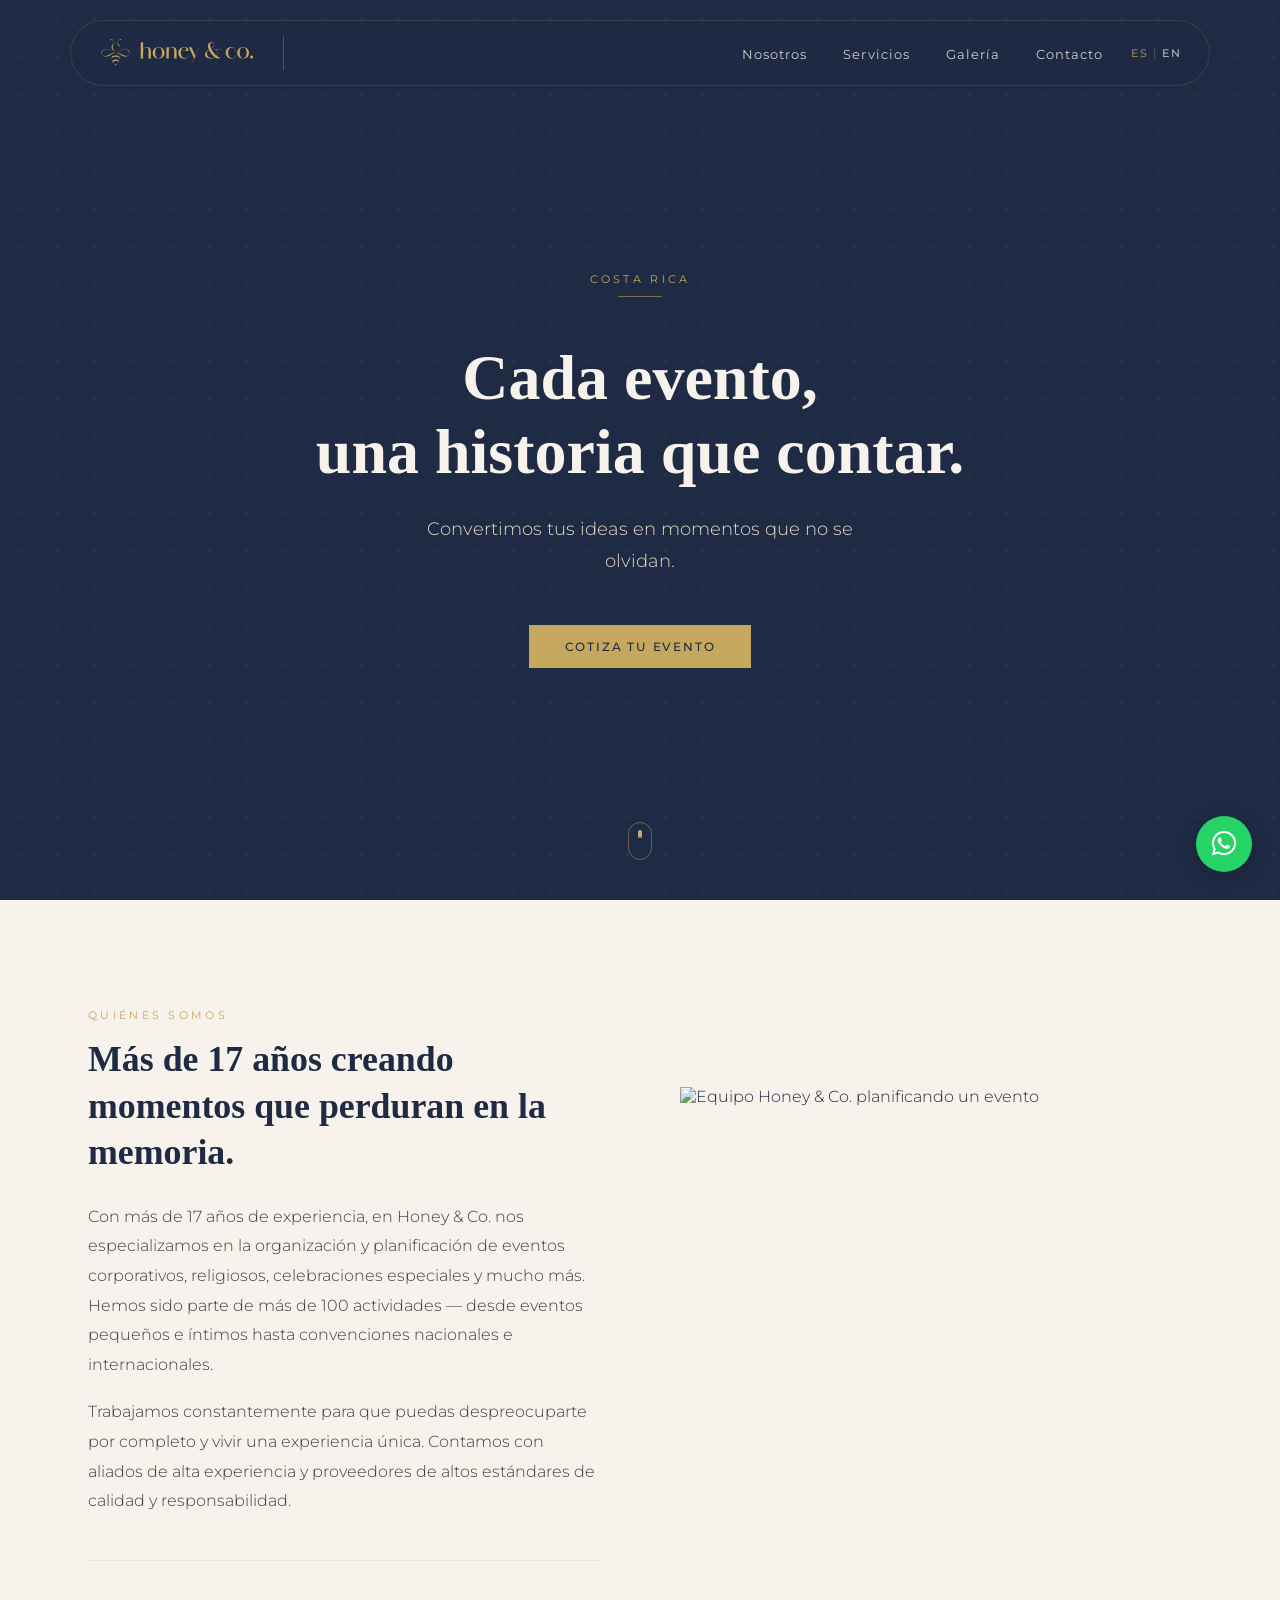
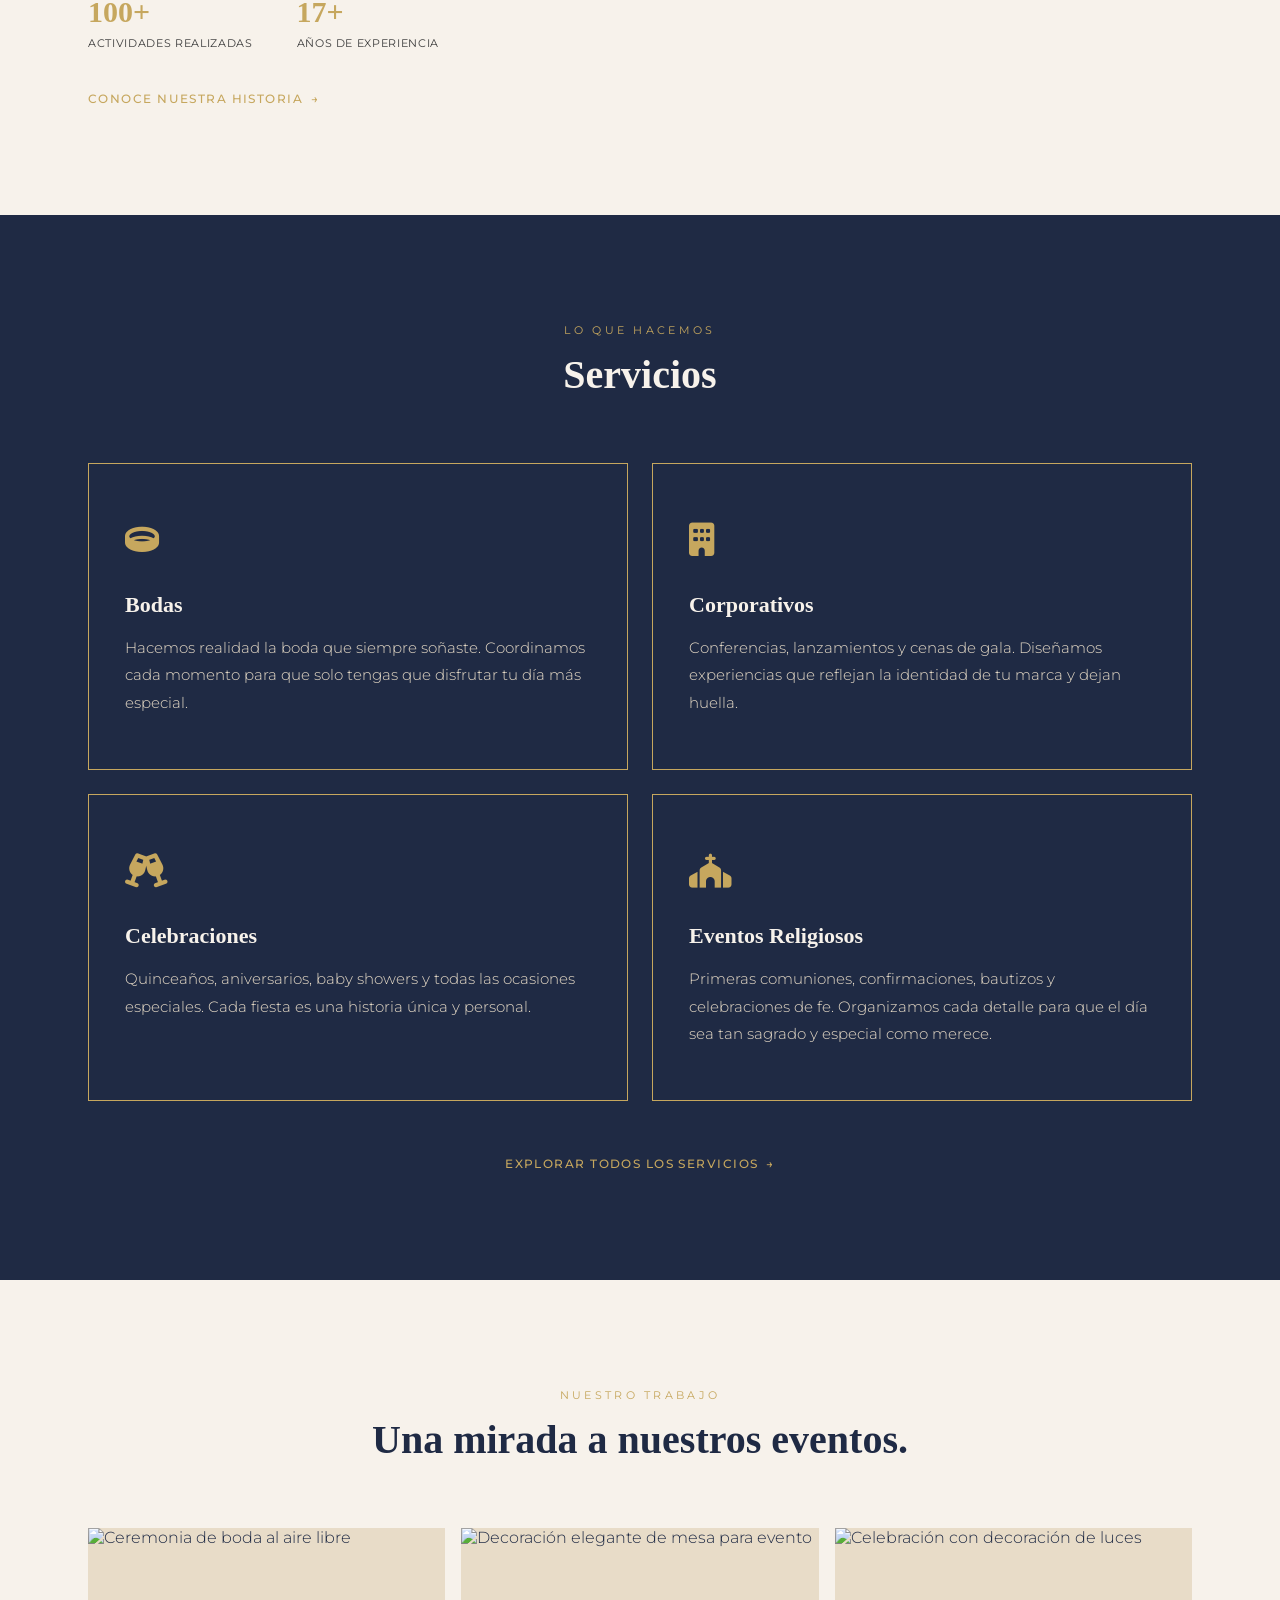
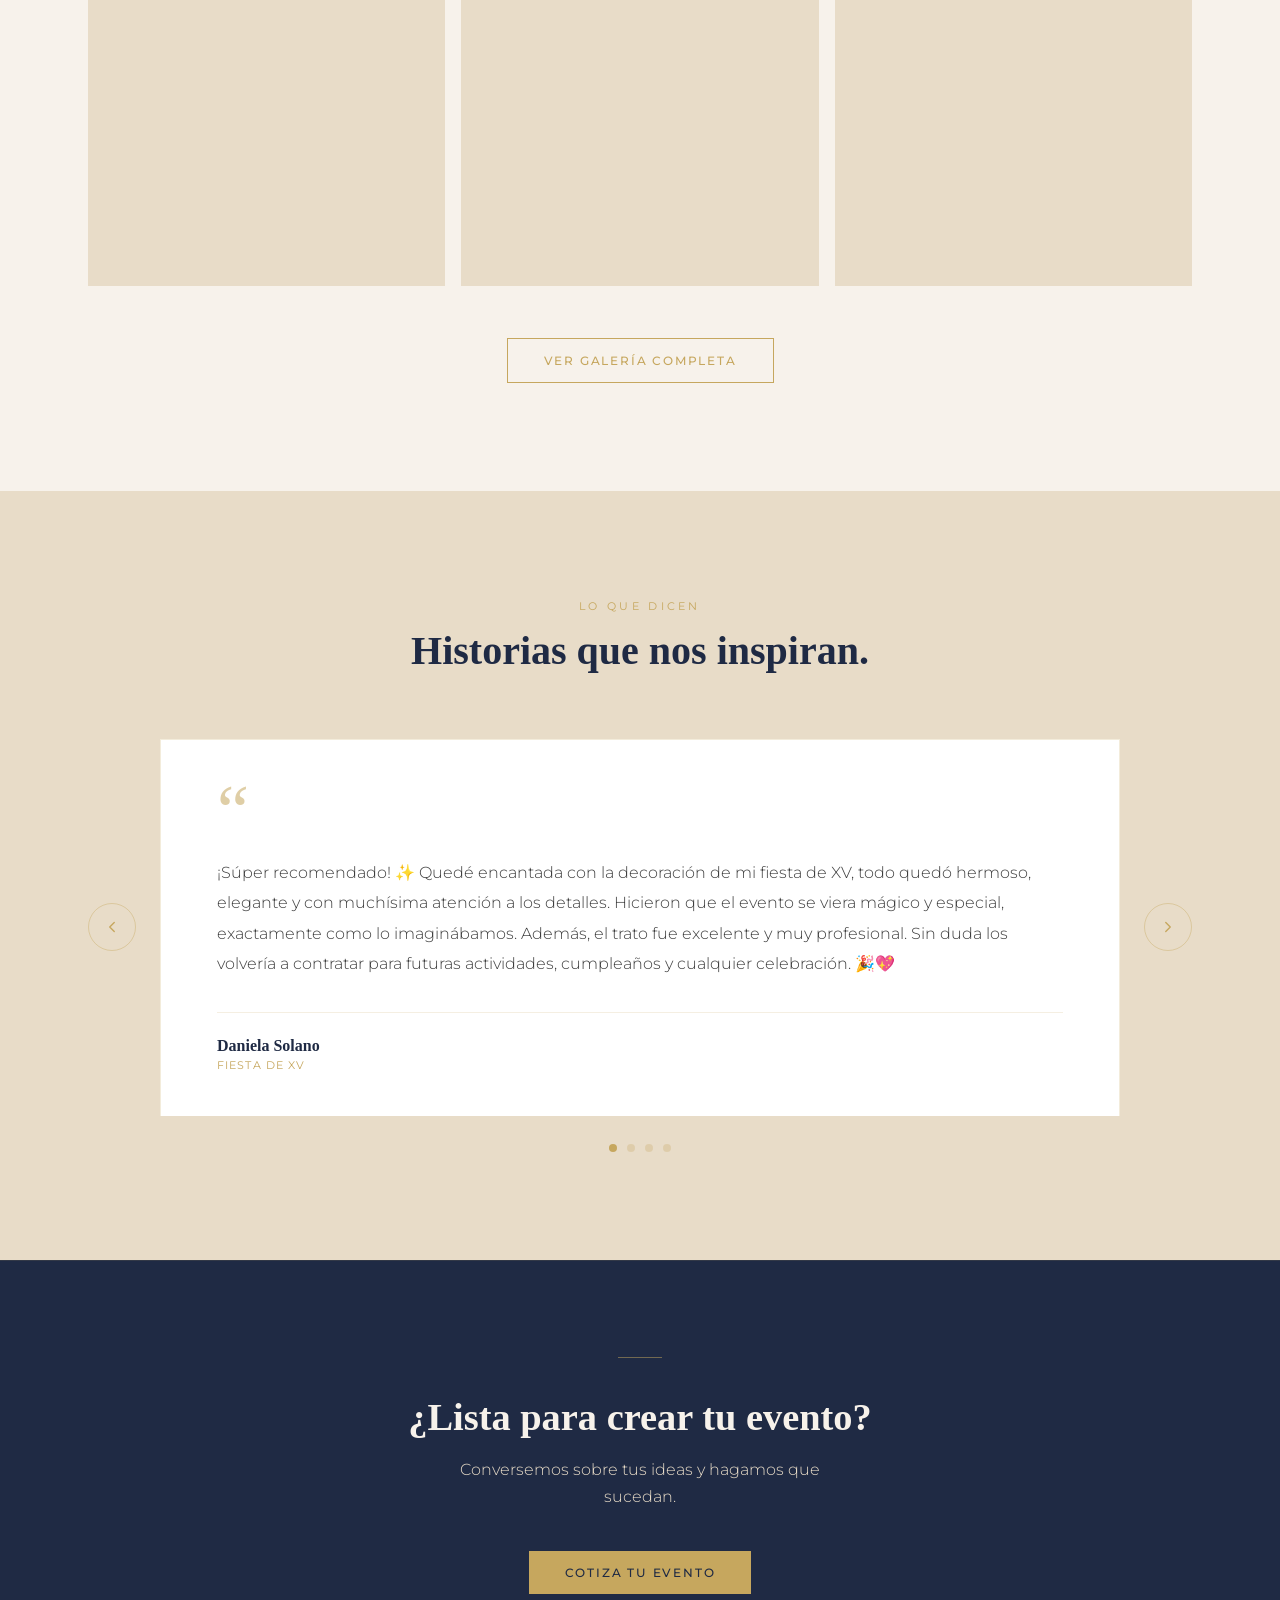
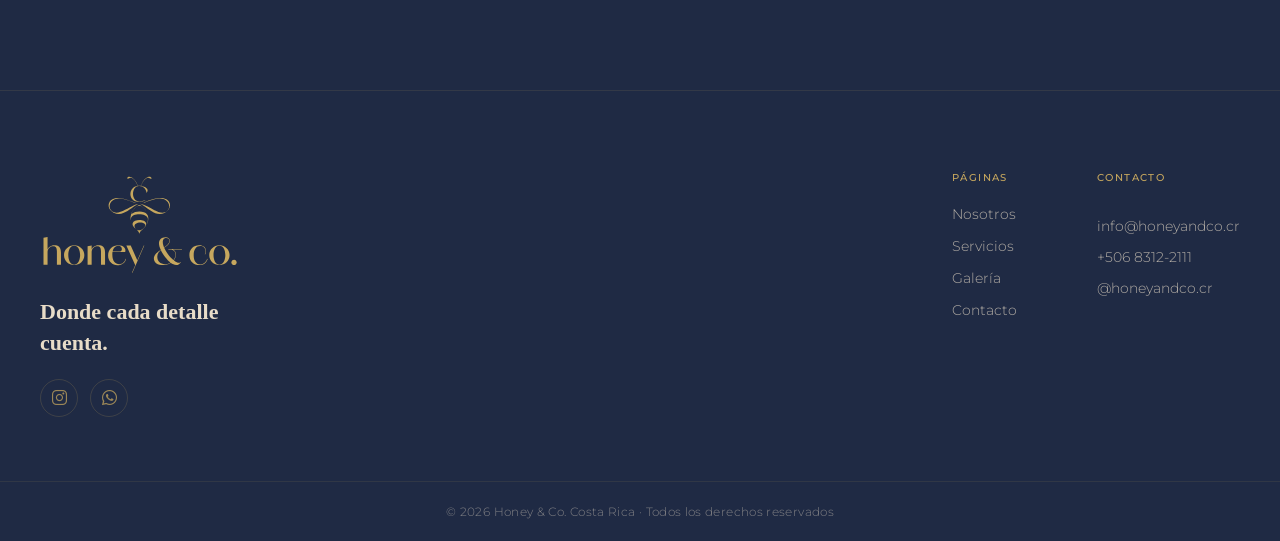
==== commit 5d85ef2f: "aaa" ====
--- a/index.html
+++ b/index.html
@@ -195,50 +195,63 @@
           <p class="eyebrow" data-i18n="idx.testi.eyebrow">LO QUE DICEN</p>
           <h2 class="section-title" data-i18n="idx.testi.title">Historias que nos inspiran.</h2>
         </header>
-        <div class="testimonios__grid">
-
-          <article class="testimonio-card">
-            <div class="testimonio-card__quote" aria-hidden="true">&ldquo;</div>
-            <p class="testimonio-card__text">Honey &amp; Co. convirtió nuestra boda en algo más hermoso de lo que jamás imaginamos. Cada detalle, desde las flores hasta la última mesa, fue impecable. Nuestros invitados aún nos hablan de esa noche como la más bonita a la que han asistido.</p>
-            <div class="testimonio-card__author">
-              <img class="testimonio-card__photo"
-                   src="https://images.unsplash.com/photo-1531746020798-e6953c6e8e04?w=120&h=120&fit=crop&crop=faces&auto=format&q=80"
-                   alt="Ana Sofía Rodríguez" loading="lazy" />
-              <div>
-                <p class="testimonio-card__name">Ana Sofía Rodríguez</p>
-                <p class="testimonio-card__event">Boda · Guanacaste</p>
-              </div>
-            </div>
-          </article>
-
-          <article class="testimonio-card">
-            <div class="testimonio-card__quote" aria-hidden="true">&ldquo;</div>
-            <p class="testimonio-card__text">Organizaron nuestra conferencia anual para 300 personas con una logística impecable. El resultado superó todas las expectativas de nuestra junta directiva. Profesionalismo y creatividad en cada etapa del proceso.</p>
-            <div class="testimonio-card__author">
-              <img class="testimonio-card__photo"
-                   src="https://images.unsplash.com/photo-1494790108377-be9c29b29330?w=120&h=120&fit=crop&crop=faces&auto=format&q=80"
-                   alt="Marcela Vargas" loading="lazy" />
-              <div>
-                <p class="testimonio-card__name">Marcela Vargas</p>
-                <p class="testimonio-card__event">Evento Corporativo · San José</p>
-              </div>
-            </div>
-          </article>
-
-          <article class="testimonio-card">
-            <div class="testimonio-card__quote" aria-hidden="true">&ldquo;</div>
-            <p class="testimonio-card__text">Mi hija soñaba con una quinceaños de cuento. Honey &amp; Co. lo hizo realidad con un cuidado y dedicación que nunca esperé. La atención fue personalísima desde el primer día. ¡Fue una noche perfecta!</p>
-            <div class="testimonio-card__author">
-              <img class="testimonio-card__photo"
-                   src="https://images.unsplash.com/photo-1573496359142-b8d87734a5a2?w=120&h=120&fit=crop&crop=faces&auto=format&q=80"
-                   alt="Gabriela Solís" loading="lazy" />
-              <div>
-                <p class="testimonio-card__name">Gabriela Solís</p>
-                <p class="testimonio-card__event">Quinceaños · Heredia</p>
-              </div>
-            </div>
-          </article>
-
+        <div class="testi-carousel">
+          <button class="testi-arrow testi-arrow--prev" aria-label="Testimonio anterior">
+            <svg width="18" height="18" viewBox="0 0 24 24" fill="none" stroke="currentColor" stroke-width="1.8" stroke-linecap="round" stroke-linejoin="round" aria-hidden="true"><polyline points="15 18 9 12 15 6"/></svg>
+          </button>
+
+          <div class="testi-viewport">
+            <div class="testi-track">
+
+              <article class="testimonio-card">
+                <div class="testimonio-card__quote" aria-hidden="true">&ldquo;</div>
+                <p class="testimonio-card__text">¡Súper recomendado! ✨ Quedé encantada con la decoración de mi fiesta de XV, todo quedó hermoso, elegante y con muchísima atención a los detalles. Hicieron que el evento se viera mágico y especial, exactamente como lo imaginábamos. Además, el trato fue excelente y muy profesional. Sin duda los volvería a contratar para futuras actividades, cumpleaños y cualquier celebración. 🎉💖</p>
+                <div class="testimonio-card__author">
+                  <p class="testimonio-card__name">Daniela Solano</p>
+                  <p class="testimonio-card__event">Fiesta de XV</p>
+                </div>
+              </article>
+
+              <article class="testimonio-card">
+                <div class="testimonio-card__quote" aria-hidden="true">&ldquo;</div>
+                <p class="testimonio-card__text">Excelentes trabajos, muy responsable y amable, se nota su amor y dedicación en lo que hace. Tengo varios años de trabajar con ella en las diferentes actividades y la recomiendo al 100 por ciento. Dios bendiga su gran trabajo.</p>
+                <div class="testimonio-card__author">
+                  <p class="testimonio-card__name">María Isabel Delgado</p>
+                  <p class="testimonio-card__event">Colegio Saint Michael School</p>
+                </div>
+              </article>
+
+              <article class="testimonio-card">
+                <div class="testimonio-card__quote" aria-hidden="true">&ldquo;</div>
+                <p class="testimonio-card__text">Quiero recomendar ampliamente el trabajo realizado por Grace en la elaboración de las invitaciones de graduación. Su trabajo fue muy profesional, creativo y siempre mostró mucha disposición para realizar los cambios que necesitábamos. Quedamos muy satisfechos con el resultado final y con la calidad de su atención.</p>
+                <div class="testimonio-card__author">
+                  <p class="testimonio-card__name">Karla Quesada</p>
+                  <p class="testimonio-card__event">Invitaciones de Graduación</p>
+                </div>
+              </article>
+
+              <article class="testimonio-card">
+                <div class="testimonio-card__quote" aria-hidden="true">&ldquo;</div>
+                <p class="testimonio-card__text">Encantada con la experiencia, el trato tan amable y lo increíblemente rico de sus productos. Recomiendo muchísimo a Grace. Si buscan buena calidad y una atención cercana, este es definitivamente el lugar indicado.</p>
+                <div class="testimonio-card__author">
+                  <p class="testimonio-card__name">Ileana Rodríguez</p>
+                  <p class="testimonio-card__event">Cliente</p>
+                </div>
+              </article>
+
+            </div>
+          </div>
+
+          <button class="testi-arrow testi-arrow--next" aria-label="Siguiente testimonio">
+            <svg width="18" height="18" viewBox="0 0 24 24" fill="none" stroke="currentColor" stroke-width="1.8" stroke-linecap="round" stroke-linejoin="round" aria-hidden="true"><polyline points="9 6 15 12 9 18"/></svg>
+          </button>
+        </div>
+
+        <div class="testi-dots" aria-hidden="true">
+          <button class="testi-dot is-active"></button>
+          <button class="testi-dot"></button>
+          <button class="testi-dot"></button>
+          <button class="testi-dot"></button>
         </div>
       </div>
     </section>
@@ -290,7 +303,7 @@
     </div>
     <div class="footer__bottom">
       <div class="container footer__bottom-inner">
-        <p class="footer__copy" data-i18n="footer.copy">&copy; 2025 Honey &amp; Co. Costa Rica &middot; Todos los derechos reservados</p>
+        <p class="footer__copy" data-i18n="footer.copy">&copy; 2026 Honey &amp; Co. Costa Rica &middot; Todos los derechos reservados</p>
       </div>
     </div>
   </footer>
--- a/css/styles.css
+++ b/css/styles.css
@@ -832,15 +832,72 @@
   padding: var(--pad-v) 0;
 }
 
-.testimonios__grid {
-  display: grid;
-  grid-template-columns: repeat(3, 1fr);
-  gap: 28px;
+/* Carrusel de testimonios */
+.testi-carousel {
+  display: flex;
+  align-items: center;
+  gap: 24px;
+}
+
+.testi-viewport {
+  overflow: hidden;
+  flex: 1;
+  min-width: 0;
+}
+
+.testi-track {
+  display: flex;
+  transition: transform 0.45s cubic-bezier(0.4, 0, 0.2, 1);
+  will-change: transform;
+}
+
+.testi-arrow {
+  flex-shrink: 0;
+  width: 48px;
+  height: 48px;
+  border-radius: 50%;
+  border: 1px solid rgba(198,167,94,0.4);
+  background: transparent;
+  color: var(--gold);
+  cursor: pointer;
+  display: flex;
+  align-items: center;
+  justify-content: center;
+  transition: background 0.2s, border-color 0.2s;
+}
+
+.testi-arrow:hover {
+  background: rgba(198,167,94,0.1);
+  border-color: var(--gold);
+}
+
+.testi-dots {
+  display: flex;
+  justify-content: center;
+  gap: 10px;
+  margin-top: 28px;
+}
+
+.testi-dot {
+  width: 8px;
+  height: 8px;
+  border-radius: 50%;
+  background: rgba(198,167,94,0.28);
+  border: none;
+  cursor: pointer;
+  padding: 0;
+  transition: background 0.25s;
+}
+
+.testi-dot.is-active {
+  background: var(--gold);
 }
 
 .testimonio-card {
+  flex: 0 0 100%;
+  min-width: 0;
   background: var(--white);
-  padding: 44px 36px;
+  padding: 44px 56px;
   border: 0.5px solid rgba(198,167,94,0.22);
   display: flex;
   flex-direction: column;
@@ -857,29 +914,17 @@
 
 .testimonio-card__text {
   font-family: var(--font-sans);
-  font-size: 15px;
+  font-size: 16px;
   font-weight: 300;
   color: var(--text-muted);
-  line-height: 1.85;
+  line-height: 1.9;
   flex: 1;
   margin-bottom: 32px;
 }
 
 .testimonio-card__author {
-  display: flex;
-  align-items: center;
-  gap: 14px;
   padding-top: 24px;
   border-top: 1px solid rgba(198,167,94,0.18);
-}
-
-.testimonio-card__photo {
-  width: 54px;
-  height: 54px;
-  border-radius: 50%;
-  object-fit: cover;
-  border: 1.5px solid rgba(198,167,94,0.35);
-  flex-shrink: 0;
 }
 
 .testimonio-card__name {
@@ -1253,7 +1298,7 @@
   .process__grid    { grid-template-columns: repeat(2, 1fr); }
   .team__grid       { grid-template-columns: repeat(2, 1fr); }
   .contact-info__grid { grid-template-columns: 1fr; gap: 36px; }
-  .testimonios__grid  { grid-template-columns: 1fr; max-width: 560px; margin: 0 auto; }
+  .testi-carousel { gap: 16px; }
 }
 
 
@@ -1298,7 +1343,7 @@
   .field-group--full { grid-column: 1; }
 
   .contact-info__grid { grid-template-columns: 1fr; }
-  .testimonios__grid  { grid-template-columns: 1fr; max-width: 100%; }
+  .testi-arrow        { width: 38px; height: 38px; }
   .testimonio-card    { padding: 36px 28px; }
 
   .lightbox__content { width: 92vw; }
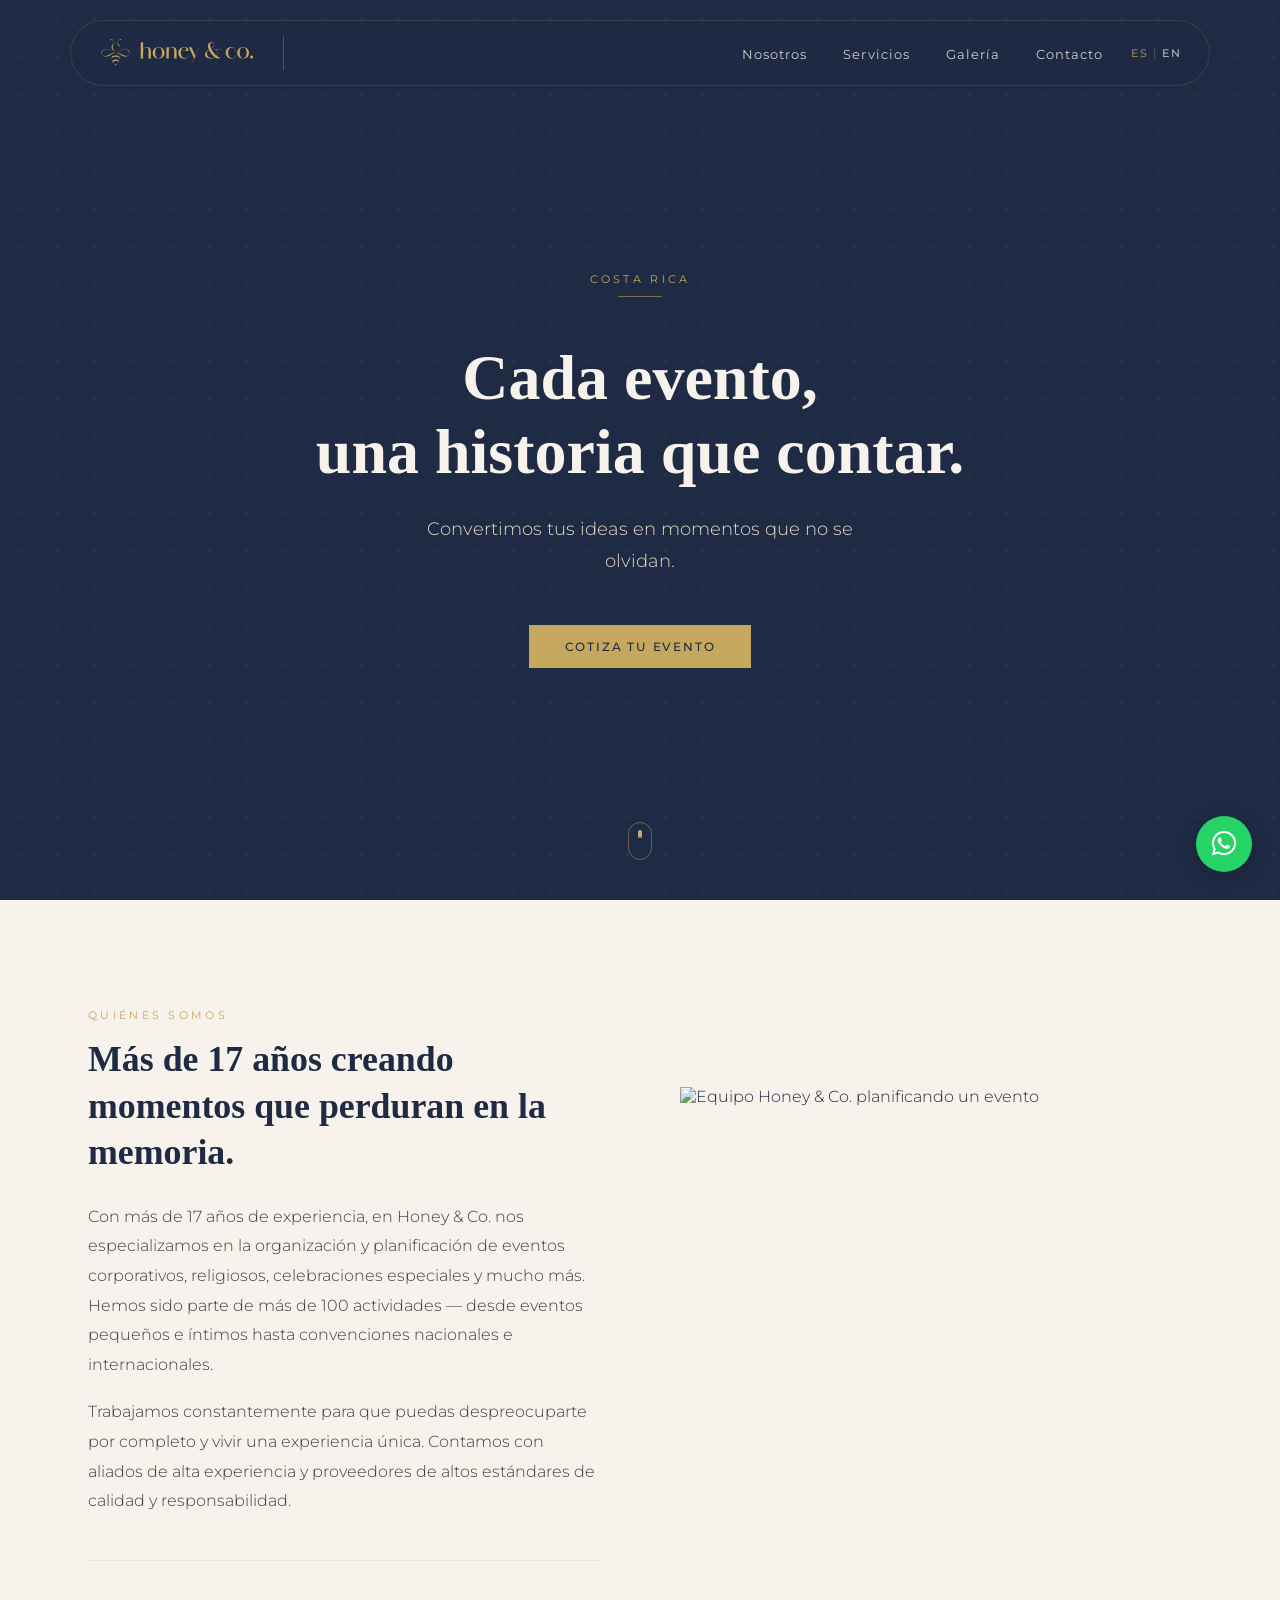
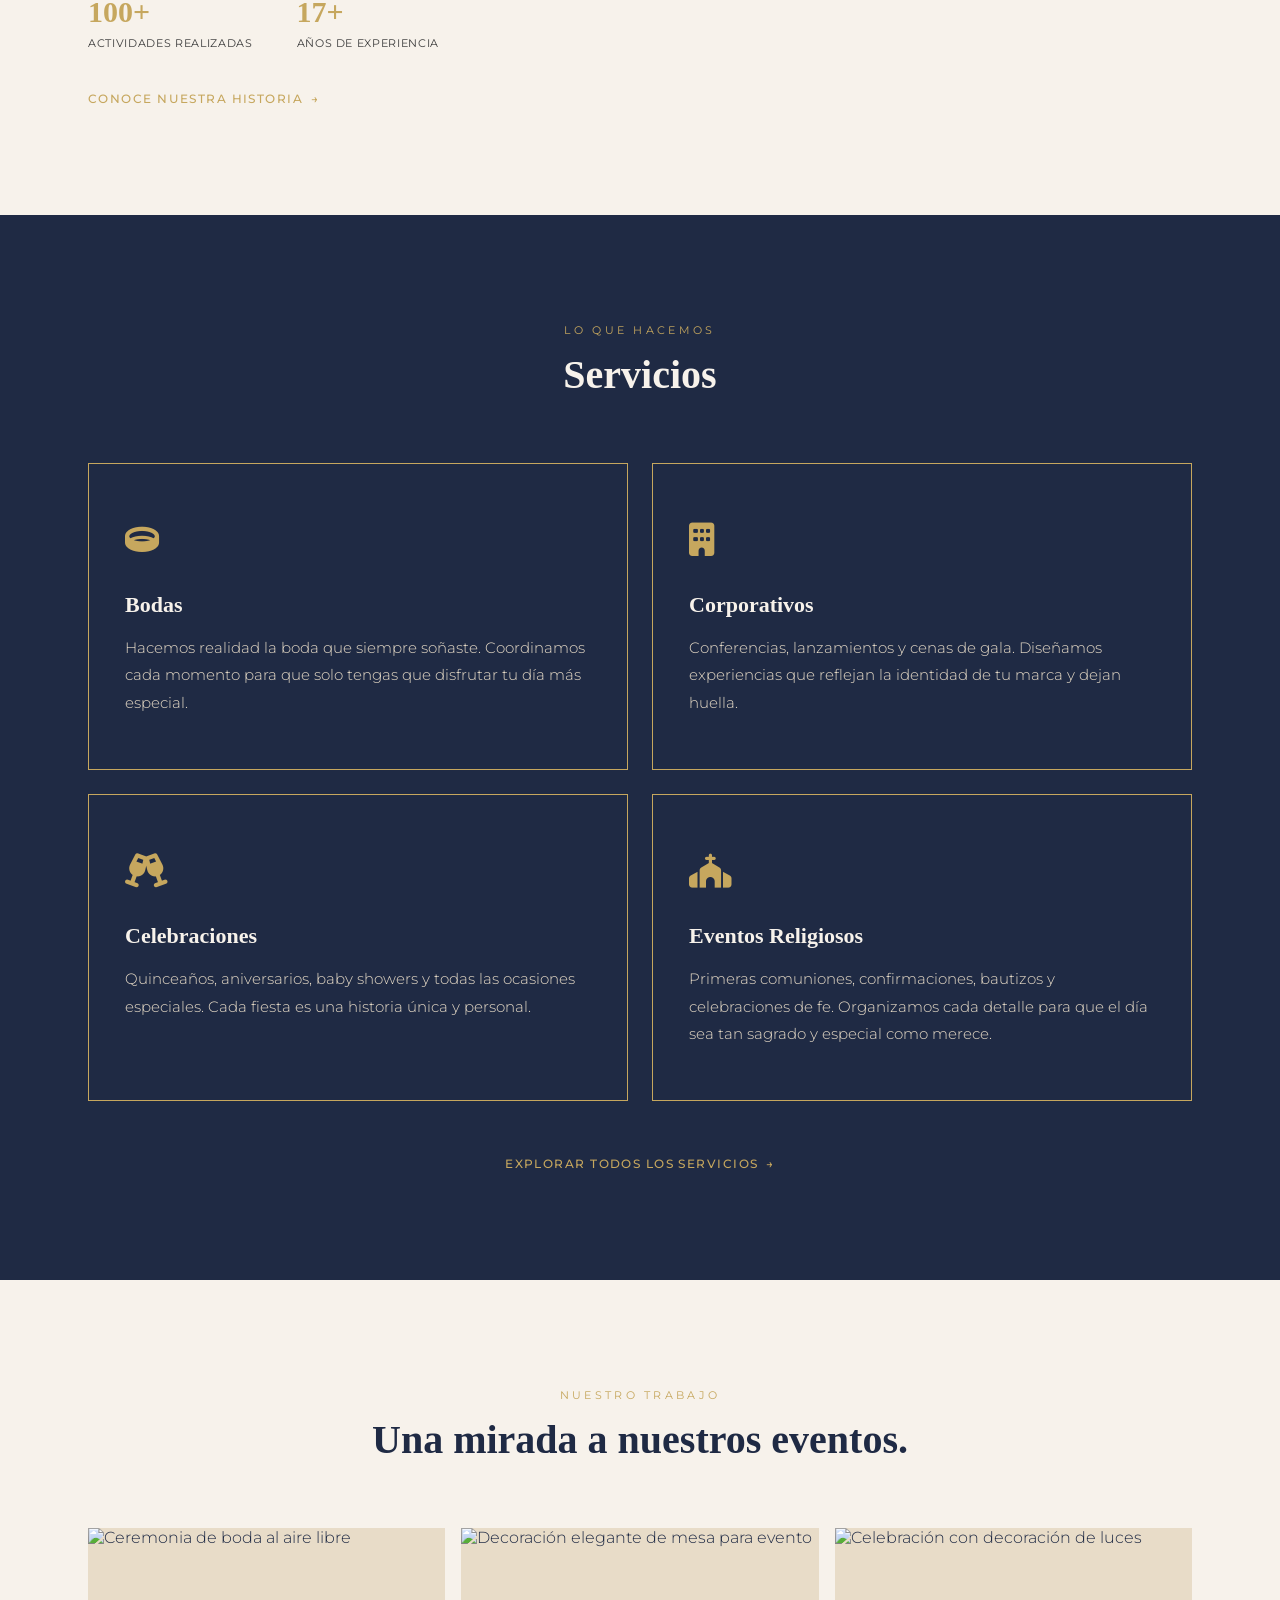
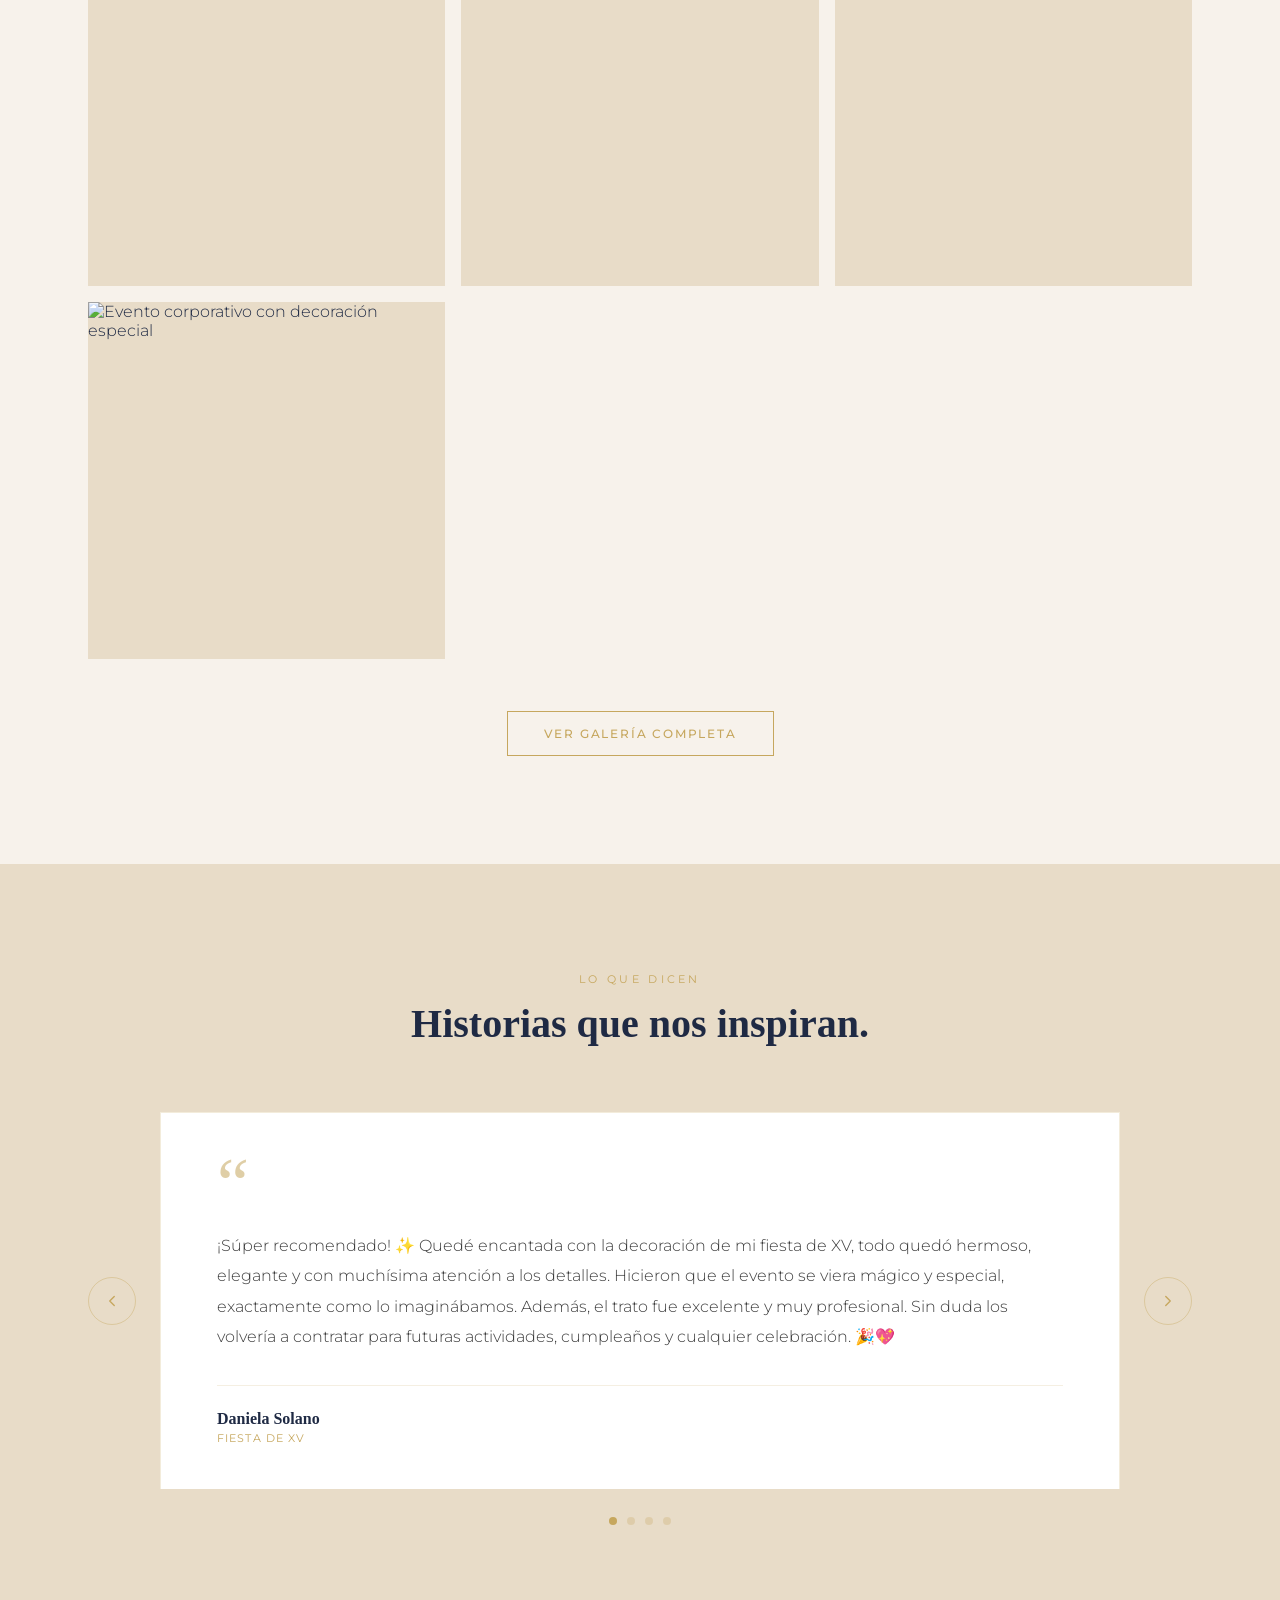
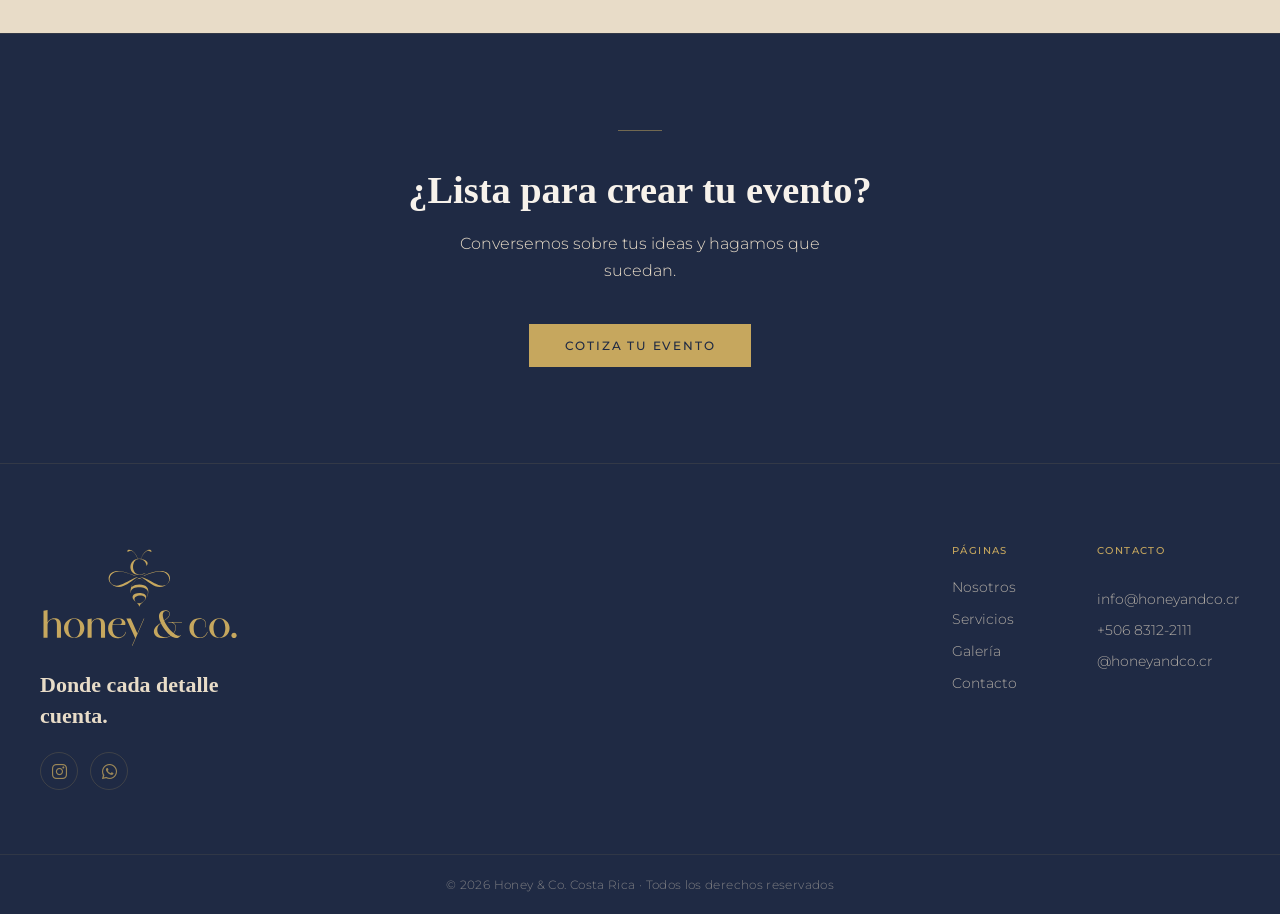
==== commit 7218bc42: "vv" ====
--- a/index.html
+++ b/index.html
@@ -181,6 +181,13 @@
             </div>
             <div class="gallery-preview-item__overlay" aria-hidden="true"><span>Ver galería</span></div>
           </a>
+          <a href="galeria.html" class="gallery-preview-item" aria-label="Ver galería completa">
+            <div class="gallery-preview-item__bg">
+              <img src="https://images.unsplash.com/photo-1501281668745-f7f57925c3b4?w=680&h=680&fit=crop&auto=format&q=80"
+                   alt="Evento corporativo con decoración especial" loading="lazy" />
+            </div>
+            <div class="gallery-preview-item__overlay" aria-hidden="true"><span>Ver galería</span></div>
+          </a>
         </div>
         <div class="section-more">
           <a href="galeria.html" class="btn btn--outline">Ver galería completa</a>
--- a/css/styles.css
+++ b/css/styles.css
@@ -1304,47 +1304,76 @@
 
 /* ==================== RESPONSIVE — MOBILE (< 768px) ==================== */
 @media (max-width: 767px) {
-  :root { --pad-v: 64px; --pad-h: 24px; }
-
-  .footer__top { grid-template-columns: 1fr; gap: 36px; padding: 56px 0 44px; }
-  .footer__brand { gap: 18px; }
-
+  :root { --pad-v: 56px; --pad-h: 20px; }
+
+  /* --- Footer --- */
+  .footer__top  { grid-template-columns: 1fr; gap: 32px; padding: 48px 0 36px; }
+  .footer__brand { gap: 16px; }
+
+  /* --- Navbar --- */
   .navbar {
-    top: 12px;
-    width: calc(100% - 24px);
+    top: 10px;
+    width: calc(100% - 20px);
     border-radius: 32px;
-    padding: 0 18px;
+    padding: 0 16px;
   }
-
   .navbar__links     { display: none; }
   .navbar__divider   { display: none; }
   .navbar__hamburger { display: flex; }
 
-  .hero__content     { padding: 100px 24px 72px; }
-  .hero__subtitle    { font-size: 16px; }
-
-  .page-hero__content { padding: 110px 24px 56px; }
-
-  .nosotros__grid  { grid-template-columns: 1fr; gap: 36px; }
-  .nosotros__image { height: 300px; order: -1; }
-  .nosotros__stats { gap: 28px; }
-
-  .servicios__grid  { grid-template-columns: 1fr; }
-  .service-card     { padding: 40px 28px; }
-
-  .process__grid    { grid-template-columns: 1fr; }
-
-  .galeria__grid       { grid-template-columns: repeat(2, 1fr); gap: 10px; }
-  .home-gallery__grid  { grid-template-columns: repeat(2, 1fr); gap: 10px; }
-
-  .team__grid       { grid-template-columns: 1fr; }
-
-  .form-grid        { grid-template-columns: 1fr; }
+  /* --- Section headers --- */
+  .section-header { margin-bottom: 36px; }
+  .section-title  { font-size: clamp(24px, 6vw, 32px); }
+
+  /* --- Hero --- */
+  .hero__content   { padding: 90px 20px 64px; }
+  .hero__subtitle  { font-size: 15px; }
+  .hero__title     { font-size: clamp(32px, 9vw, 48px); }
+
+  /* --- Page hero (inner pages) --- */
+  .page-hero { min-height: 36vh; }
+  .page-hero__content { padding: 96px 20px 44px; }
+  .page-hero__title   { font-size: clamp(26px, 7vw, 40px); }
+  .page-hero__sub     { font-size: 15px; }
+
+  /* --- Nosotros --- */
+  .nosotros__grid  { grid-template-columns: 1fr; gap: 28px; }
+  .nosotros__image { height: 260px; order: -1; }
+  .nosotros__stats { gap: 24px; margin-top: 32px; padding-top: 28px; }
+
+  /* --- Servicios --- */
+  .servicios__grid { grid-template-columns: 1fr; }
+  .service-card    { padding: 36px 24px; }
+  .service-card__title { font-size: 20px; }
+
+  /* --- Process --- */
+  .process__grid { grid-template-columns: 1fr; gap: 28px; }
+
+  /* --- Galería --- */
+  .galeria__grid      { grid-template-columns: repeat(2, 1fr); gap: 8px; }
+  .home-gallery__grid { grid-template-columns: 1fr; gap: 8px; }
+
+  /* --- Team --- */
+  .team__grid { grid-template-columns: 1fr; }
+
+  /* --- Testimonios: carrusel vertical, flechas ocultas --- */
+  .testi-carousel  { flex-direction: column; gap: 0; }
+  .testi-arrow     { display: none; }
+  .testi-viewport  { width: 100%; }
+  .testi-dots      { margin-top: 16px; gap: 8px; }
+  .testimonio-card { padding: 32px 24px; }
+  .testimonio-card__text { font-size: 15px; line-height: 1.8; }
+
+  /* --- CTA Band --- */
+  .cta-band       { padding: 60px 0; }
+  .cta-band__title { font-size: clamp(24px, 6vw, 32px); }
+  .cta-band__sub   { font-size: 15px; }
+
+  /* --- Contacto --- */
+  .form-grid         { grid-template-columns: 1fr; }
   .field-group--full { grid-column: 1; }
-
   .contact-info__grid { grid-template-columns: 1fr; }
-  .testi-arrow        { width: 38px; height: 38px; }
-  .testimonio-card    { padding: 36px 28px; }
-
-  .lightbox__content { width: 92vw; }
-}
+
+  /* --- Lightbox --- */
+  .lightbox__content { width: 94vw; }
+}
